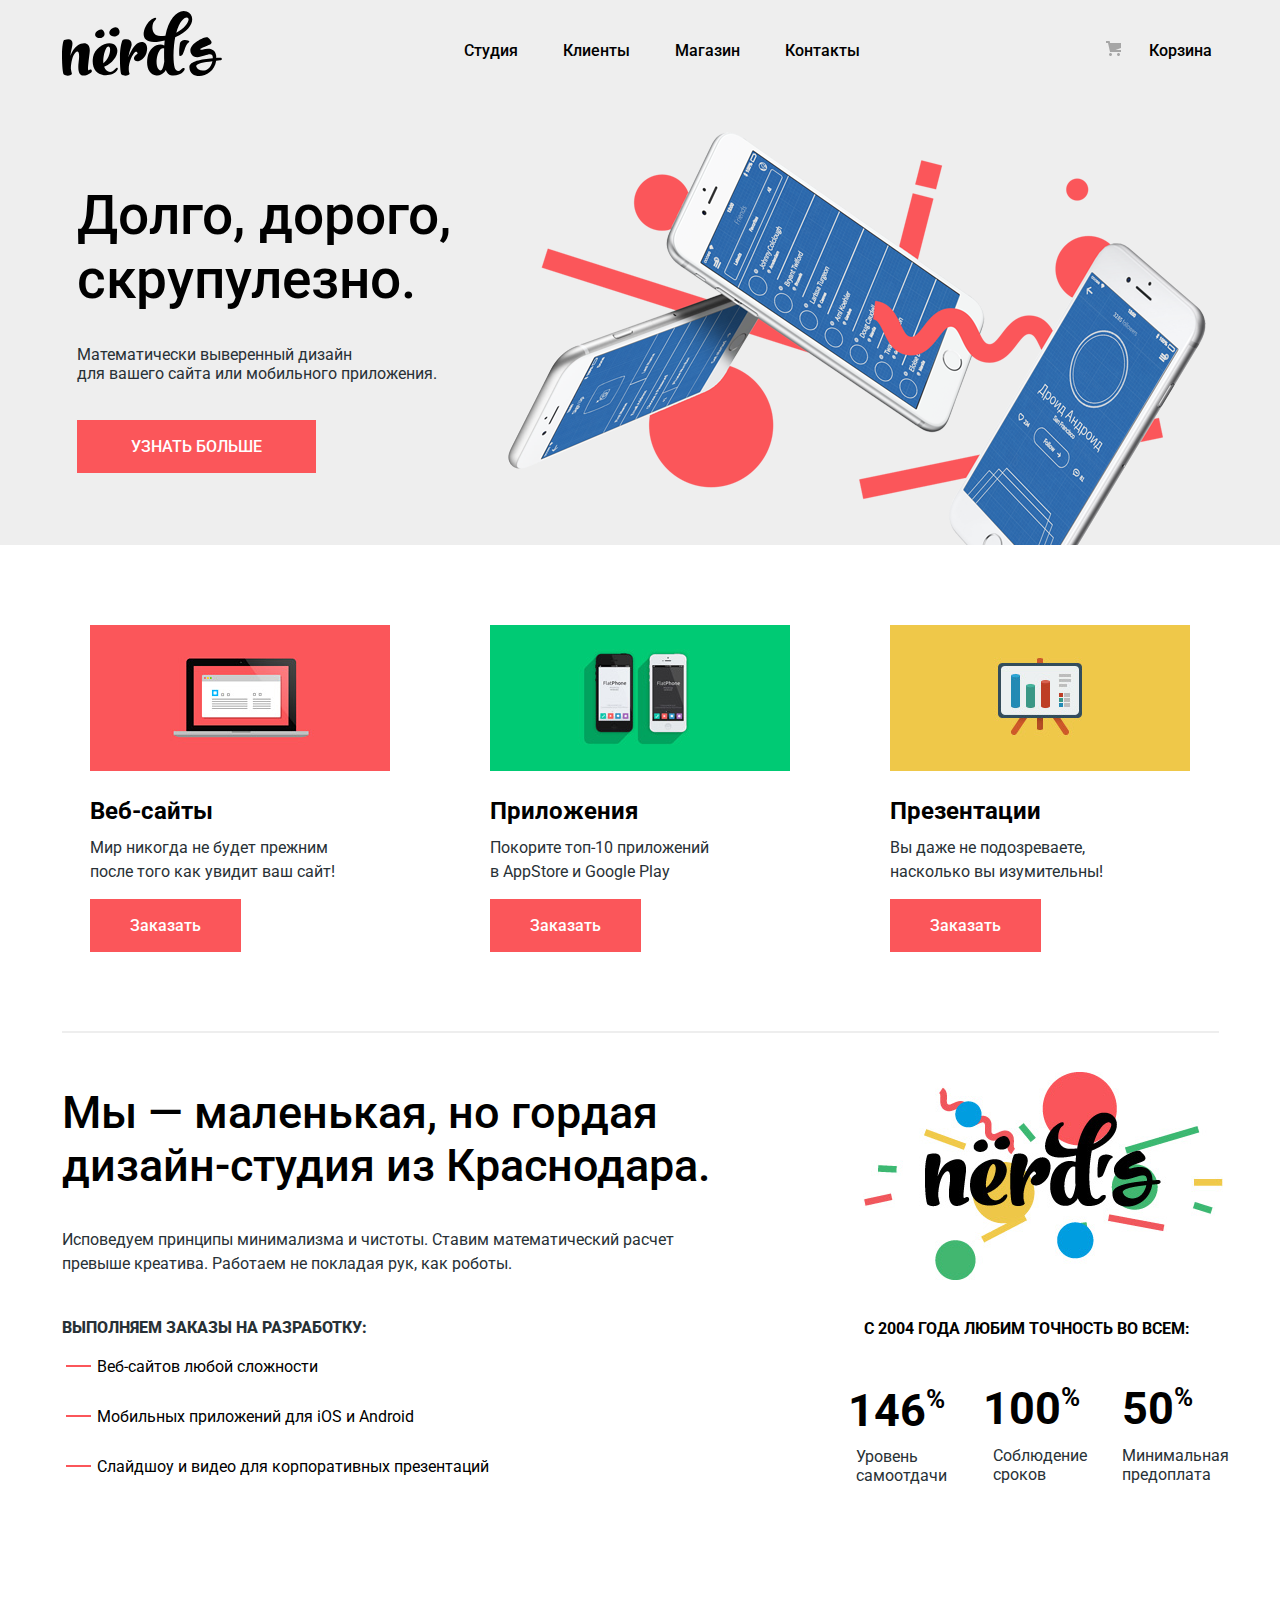
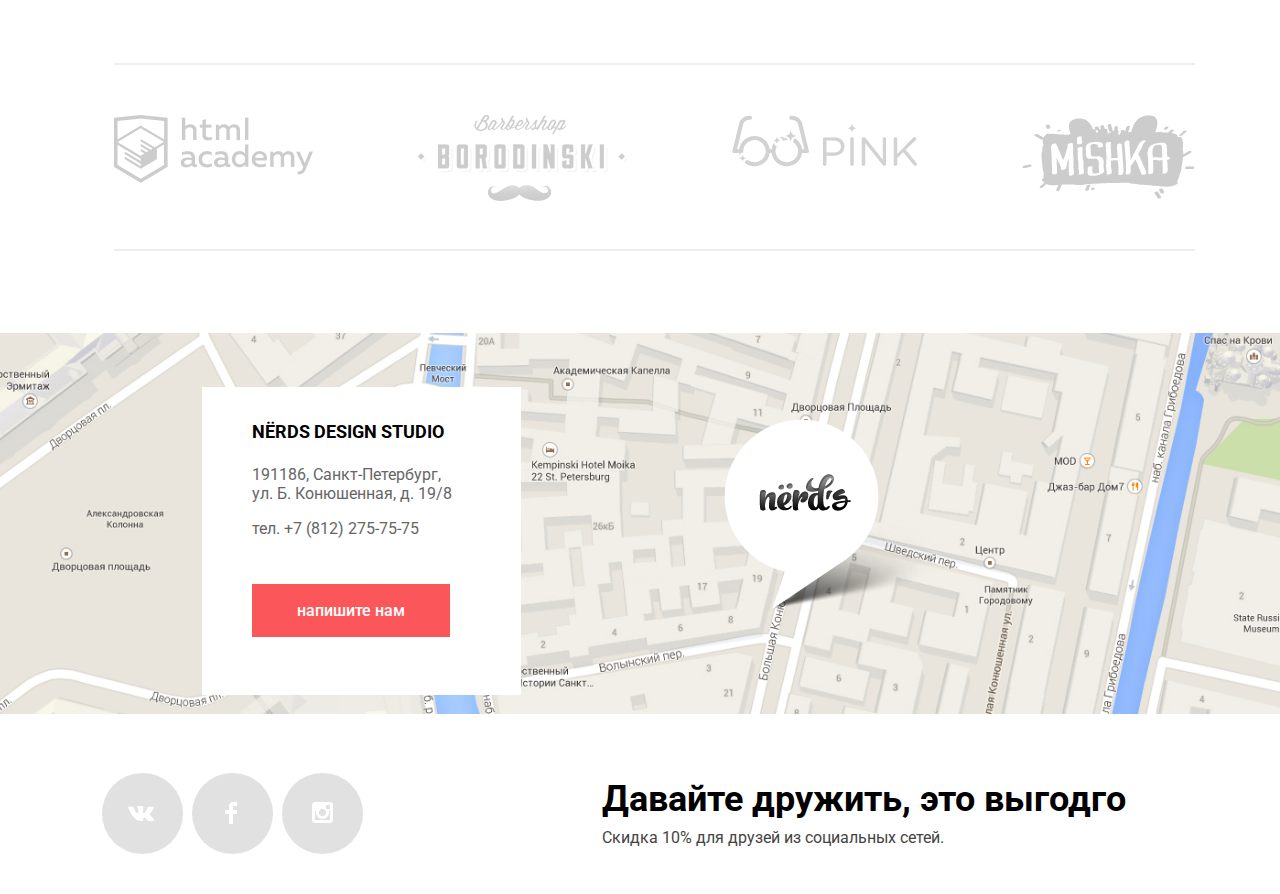
==== index.html @ ca2e6a0a "FirsCommit" ====
<!DOCTYPE html>
<html lang="en">
<head>
    <meta charset="UTF-8">
    <meta http-equiv="X-UA-Compatible" content="IE=edge">
    <meta name="viewport" content="width=device-width, initial-scale=1.0">
    <link rel="preconnect" href="https://fonts.googleapis.com">
    <link rel="preconnect" href="https://fonts.gstatic.com" crossorigin>
    <link href="https://fonts.googleapis.com/css2?family=Roboto:wght@400;500;700&display=swap" rel="stylesheet">
    <link rel="stylesheet" href="css/style.css">
    <title>Nerds</title>
</head>
<body>
    <header class="header">
        <div class="container">
            <nav class="nav">
                <!--Logo-->
                <div class="header-logo">
                    <img class="Logo" src="img/header/Logo.svg" alt="logo">
                </div>
                <!--nav link-->
                <div class="nav-link">
                    <ul class="nav-list">
                        <li class="nav-list-items"><a class="nav-list-link" href="#">Студия</a></li>
                        <li class="nav-list-items"><a class="nav-list-link" href="#">Клиенты</a></li>
                        <li class="nav-list-items"><a class="nav-list-link" href="#">Магазин</a></li>
                        <li class="nav-list-items"><a class="nav-list-link" href="#">Контакты</a></li>
                    </ul>
                </div>
                <!--header cart-->
                <div class="header-cart">
                    <img class="header-cart-img" src="img/header/Cart-icon.svg" alt="cart">
                    <span class="header-cart-text"><a class="cart-link" href="#"> Корзина</a></span>
                </div>
            <nav>
        </div>
    </header>
    <main>
        <div class="container">
            <section class="slider">
                <div class="container">
                    <!--slider img-->
                    <div class="slider-img">
                        <img class="sliderImg" src="img/slider/background-slider.png" alt="background-slider">
                    </div>
                    <!--slider text-->
                    <div class="sliderText">
                        <p class="sliderTitle">Долго, дорого, скрупулезно.</p>
                        <span class="sliderSub">Математически выверенный дизайн <br> для вашего сайта или мобильного приложения.</span>
                    </div>
                    <!--slider button-->
                    <div class="slider-button">
                        <a class="slider-buttonLink" href="#">УЗНАТЬ БОЛЬШЕ</a>
                    </div>
                </div>
            </section>
            <section class="product">
                <!--product Web Site-->
                <article class="productWeb">
                    <!--product web img-->
                    <div class="productWebImg">
                        <img src="img/product/WebImg.jpg" alt="WebIcon">
                    </div>
                    <!--product web text-->
                    <div class="productWebText">
                        <p class="productWebTitle productTitle">Веб-сайты</p>
                        <span class="productWebSub productSub">Мир никогда не будет прежним <br> после того как увидит ваш сайт!</span>
                    </div>
                    <!--product web button-->
                    <div class="productWebButton">
                        <a class="WebButtonLink productButton" href="#">Заказать</a>
                    </div>
                </article>
                <!--product App-->
                <article class="poductApp">
                        <div class="productAppImg">
                            <img src="img/product/AppImg.svg" alt="AppIcon">
                        </div>
                        <!--product app text-->
                        <div class="productAppText">
                            <p class="productAppTitle productTitle">Приложения</p>
                            <span class="productAppSub productSub">Покорите топ-10 приложений <br> в AppStore и Google Play</span>
                        </div>
                        <!--product app button-->
                        <div class="productAppButton">
                            <a class="AppButtonLink productButton" href="#">Заказать</a>
                        </div>
                </article>
                <!--product Present-->
                <article class="productPresent">


                    <div class="productPresentImg">
                        <img src="img/product/PresentImg.svg" alt="AppIcon">
                    </div>
                    <!--product present text-->
                    <div class="productPresentText">
                        <p class="productPresentTitle productTitle">Презентации</p>
                        <span class="productPresentSub productSub">Вы даже не подозреваете, <br> насколько вы изумительны!</span>
                    </div>
                    <!--product app button-->
                    <div class="productPresentButton">
                        <a class="AppButtonLink productButton" href="#">Заказать</a>
                    </div>

                </article>
            </section>
            <section class="info">
               <article class="infoText">
                    <p class="infoTextTitle">Мы — маленькая, но гордая <br> дизайн-студия из Краснодара.</p>
                    <span class="infoTextSub">Исповедуем принципы минимализма и чистоты. Ставим математический расчет <br> превыше креатива. Работаем не покладая рук, как роботы.</span>
               </article>
               <article class="orderText">
                    <p class="orderTitle">Выполняем заказы на разработку:</p>
                    <p class="orderSub1 orderSub">	Веб-сайтов любой сложности</p>
                    <p class="orderSub2 orderSub">Мобильных приложений для iOS и Android</p>
                    <p class="orderSub3 orderSub">Слайдшоу и видео для корпоративных презентаций</p>
               </article>
               <div class="infoImg">
                    <img src="img/info/Info Img.png" alt="infoImg">
               </div>
               <article class="percent">
                    <!--percent title-->
                    <div class="percentTitle">
                        <p class="percentTitleP">с 2004 года Любим точность во всем: </p>
                    </div>
                    <!--block 1-->
                    <div class="percentBlock1 percentBlock">
                        <p class="percentBlockNumber1 percentBlockNumber">146 <span class="percentSpan">%</span> </p>
                        <p class="percentBlockSub1 percentBlockSub">Уровень <br> самоотдачи</p>
                    </div>
                    <!--block 2-->
                    <div class="percentBlock2 percentBlock">
                        <p class="percentBlockNumber2 percentBlockNumber">100 <span class="percentSpan">%</span> </p>
                        <p class="percentBlockSub2 percentBlockSub">Соблюдение<br>сроков</p>
                    </div>
                    <!--block 3-->
                    <div class="percentBlock3 percentBlock">
                        <p class="percentBlockNumber3 percentBlockNumber">50 <span class="percentSpan">%</span> </p>
                        <p class="percentBlockSub3 percentBlockSub">Минимальная<br>предоплата</p>
                    </div>
               </article>
               <article class="company">
                    <a href="#"><img class="HtmlCompany" src="img/info/HtmlCompany.png" alt="htmlCompany"></a>
                    <a href="#"><img class="BorodinskiCompany" src="img/info/Borodunski.svg" alt="borodinskiCompany"></a>
                    <a href="#"><img class="PinkCompany" src="img/info/PinkCompany.png" alt="PinkCompany"></a>
                    <a href="#"><img class="MishkaCompany" src="img/info/MishkaCompany.png" alt="MishkaCompany"></a>
               </article>
            </section>
        </div>
    </main>
    <footer class="footer">
        <div class="container">
            <div class="maps">
                <img src="img/footer/map.png" width="100%" alt="maps">
            </div>
            <div class="mapIcon">
                <img src="img/footer/mapIcon.png" alt="mapIcon">
            </div>
            <div class="mapsContact">
                <p class="mapsContactTitle">NЁRDS DESIGN STUDIO</p>
                <p class="mapsContactAddres">191186, Санкт-Петербург, <br> ул. Б. Конюшенная, д. 19/8</p>
                <p class="mapsContactNumber">тел. +7 (812) 275-75-75</p>
                <a class="mapsContactButton" href="#">напишите нам</a>
            </div>
            <div class="footerText">
                <p class="footerTitle">Давайте дружить, это выгодго</p>
                <p class="footerSub">Скидка 10% для друзей из социальных сетей.</p>
            </div>
            <div class="footerImg">
                <div class="footerVk"><a href="#"><img class="ImgVk" src="img/footer/vk-icon.png" alt="vkIcon"></a></div>
                <div class="footerFb"><a href="#"><img class="ImgFB" src="img/footer/fb-icon.png" alt="fbIcon"></a></div>
                <div class="footerInst"><a href="#"><img class="ImgInst" src="img/footer/insta-icon.png" alt="InstaIcon"></a></div>
            </div>
        </div>
    </footer>
</body>
</html>
---- css/style.css ----
body{
    margin:0px;
    font-family: 'Roboto', sans-serif;
}
.container{
    max-width: 1157px;
    margin: 0px auto;
    padding: 0px 15px;
}
/*header*/
.header{
    height: 545px;
    background-color: rgba(238, 238, 238, 1);
}
/*header-nav*/
.nav{
    display: flex;
    align-items: center;
    position: absolute;
    margin-top: 20px;
}
.nav-list-link{
    text-decoration: none;
    color: black;
    font-size: 16;
    font-weight: 500;
}
.nav-list{
    list-style: none;
    display: flex;
    column-gap: 45px;
    margin-left: 202px;
    padding-right: 246px;
}
/*header-cart*/
.header-cart-text{
    font-size: 16px;
    font-weight: 500;
    color: black;
    padding-left: 24px;
}
.cart-link{
    color: black;
    text-decoration: none;
}
/*logo*/
.Logo{
    margin-top: -10px;
}
/*slider*/
.slider-img{
    position: absolute;
    display: flex;
    margin-left: 397px;
    margin-top: -431px;
}
/*slider Text*/
.sliderTitle{
    color: rgba(0, 0, 0, 1);
    font-size: 55px;
    font-weight: 500;
    width: 380px;
    position: absolute;
    margin-top: -362px;
}
.sliderSub{
    font-size: 16px;
    color: rgba(40, 49, 54, 1);
    position: absolute;
    margin-top: -200px;
}
/*slider-button*/
.slider-buttonLink{
    position: absolute;
    color: white;
    text-decoration: none;
    font-size: 16px;
    font-weight: 500;
    background-color: rgba(251, 86, 90, 1);
    padding: 17px 54px;
    margin-top: -125px;
}
/*product*/
.product{
    display: flex;
    justify-content: center;
    column-gap: 100px;
    padding-top: 80px;
    padding-bottom: 96px;
    border-bottom: solid 2px rgba(238, 238, 238, 1);
}
/*product web text*/
.productWeb{
    position: relative;
}
.productTitle{
    font-size: 24px;
    font-weight: bold;
    color: rgba(0, 0, 0, 1);
    line-height: 25px;
    position: absolute;
}
.productSub{
    color: rgba(40, 49, 54, 1);
    font-size: 16px;
    font-weight: 400;
    line-height: 24px;
    position: absolute; 
    margin-top: 61px;   
}
/*web button*/
.productButton{
    text-decoration: none;
    color: white;
    font-size: 16px;
    font-weight: 500;
    background-color: rgba(251, 86, 90, 1);
    padding: 17px 40px;
}
.productWebButton{
    margin-top: 141px;
}
/*product app*/
.productApp{
    position: relative;
}
.productAppButton{
    margin-top: 141px;
}
/*product present*/
.productPresent{
    position: relative;
}
.productPresentButton{
    margin-top: 141px;
}
/*info*/
/*infoText*/
.infoTextTitle{
    font-size:45px;
    font-weight: 500;
    color: black;
    position: absolute;
    margin-top: 53px;
}
.infoTextSub{
    font-size: 16px;
    line-height: 24px;
    color: rgba(40, 49, 54, 1);
    position: absolute;
    margin-top: 195px;
}
/*info order*/
.orderTitle{
    position: absolute;
    font-weight: 800;
    font-size: 16px;
    color: rgba(40, 49, 54, 1);
    margin-top: 285px;
    text-transform: uppercase;
}
.orderSub{
    position: absolute;
    margin-top: 324px;
    margin-left: 35px;
}
.orderSub2{
    margin-top: 374px;
}
.orderSub3{
    margin-top: 424px;
}
.orderSub1::before{
    content: "";
    position: absolute;
    width: 25px;
    height: 2px;
    background-color: rgba(251, 86, 90, 1);
    margin-left: -31px;
    margin-top: 7.5px;
}
.orderSub2::before{
    content: "";
    position: absolute;
    width: 25px;
    height: 2px;
    background-color: rgba(251, 86, 90, 1);
    margin-left: -31px;
    margin-top: 7.5px;
}.orderSub3::before{
    content: "";
    position: absolute;
    width: 25px;
    height: 2px;
    background-color: rgba(251, 86, 90, 1);
    margin-left: -31px;
    margin-top: 7.5px;
}
/*info img*/
.infoImg{
    position: absolute;
    display: flex;
    margin-left: 801px;
    margin-top: 39px;
}
/*percent*/

.percentBlock{
    position: absolute;
    padding-top: 30px;
}
.percentSpan{
    font-size: 26px;
    position: absolute;
}
/*percent title*/
.percentTitle{
    position: absolute;
    font-size: 16px;
    font-weight: bold;
    text-transform: uppercase;
    margin-left: 802px;
    margin-top: 270px;
}
/*percent block 1*/
.percentBlock1{
    position: absolute;
    margin-left: 786px;
    margin-top: 244px;
    display: flex;
}
.percentBlockNumber{
    position: absolute;
    font-weight: 700;
    font-size: 45px;
    color: rgba(0, 0, 0, 1);
}
.percentBlockSub{
    position: absolute;
    color: rgba(40, 49, 54, 1);
}
.percentBlockNumber1{
    margin-top: 77px;
}
.percentBlockSub1{
    margin-top: 140px;
    margin-left: 8px;
}
/*percent block2*/
.percentBlock2{
    margin-top: 274px;
    display: flex;
    position: absolute;
    margin-left: 921px;
}
.percentBlockSub2{
    margin-left: 10px;
    margin-top: 109px;
}
/*percent block 3*/
.percentBlock3{
    margin-top: 274px;
    margin-left: 1060px;
    position: absolute;
}
.percentBlockSub3{
    margin-top: 109px;
}
.company{
    position: absolute;
    margin-top: 630px;
    display: flex;
    margin-left: 52px;
    border-top: solid 2px rgba(238, 238, 238, 1);
    border-bottom: solid 2px rgba(238, 238, 238, 1);
    padding-bottom: 40px;
    padding-top: 50px;
}
.BorodinskiCompany{
    margin-left: 105px;
}
.PinkCompany{
    margin-left: 105px;
}
.MishkaCompany{
    margin-left: 105px;
}
/*footer*/
/*maps*/
.maps{
    margin-top: 900px;
    position: absolute;
    margin-left: -100px;
}
.mapIcon{
    position: absolute;
    margin-top: 986px;
    margin-left: 662px;
}
/*mapsContact*/
.mapsContact{
    width: 319px;
    height: 308px;
    background-color: white;
    margin-top: 954px;
    position: absolute;
    margin-left: 140px;
}
.mapsContactTitle{
    font-size: 18px;
    font-weight: bold;
    line-height: 30px;
    margin-left: 50px;
    margin-top: 30px;
}
.mapsContactAddres{
    color: rgba(102, 102, 102, 1);
    margin-left: 50px;
}
.mapsContactNumber{
    color: rgba(102, 102, 102, 1);
    margin-left: 50px;
}
.mapsContactButton{
    font-weight: 500;
    color: white;
    text-decoration: none;
    background-color: rgba(251, 86, 90, 1);
    padding: 17px 45px;
    margin-left: 50px;
    position: absolute;
    margin-top: 30px;
}
/*footer title*/
.footerTitle{
    position: absolute;
    font-size: 36px;
    font-weight: bold;
    margin-top: 1345px;
    margin-left: 540px;
}
.footerSub{
    color: rgba(68, 68, 68, 1);
    position: absolute;
    margin-left: 540px;
    margin-top: 1395px;
}
/*footer img message*/
.footerVk{
    background: linear-gradient(0deg, #E1E1E1, #E1E1E1), #FFFFFF;
    width: 81px;
    height: 81px;
    border-radius: 100%;
}
.ImgVk{
    display: flex;
    position: absolute;
    margin-left: 26px;
    margin-top: 33px;
}
.footerFb{
    background: linear-gradient(0deg, #E1E1E1, #E1E1E1), #FFFFFF;
    width: 81px;
    height: 81px;
    border-radius: 100%;
}
.ImgFB{
    display: flex;
    position: absolute;
    margin-left: 33px;
    margin-top: 29px;
}
.footerInst{
    background: linear-gradient(0deg, #E1E1E1, #E1E1E1), #FFFFFF;
    width: 81px;
    height: 81px;
    border-radius: 100%;
}
.ImgInst{
    display: flex;
    position: absolute;
    margin-left: 30px;
    margin-top: 29px;
}
.footerImg{
    display: flex;
    position: absolute;
    margin-top: 1340px;
    column-gap: 9px;
    margin-left: 40px;
    padding-bottom: 40px;
}
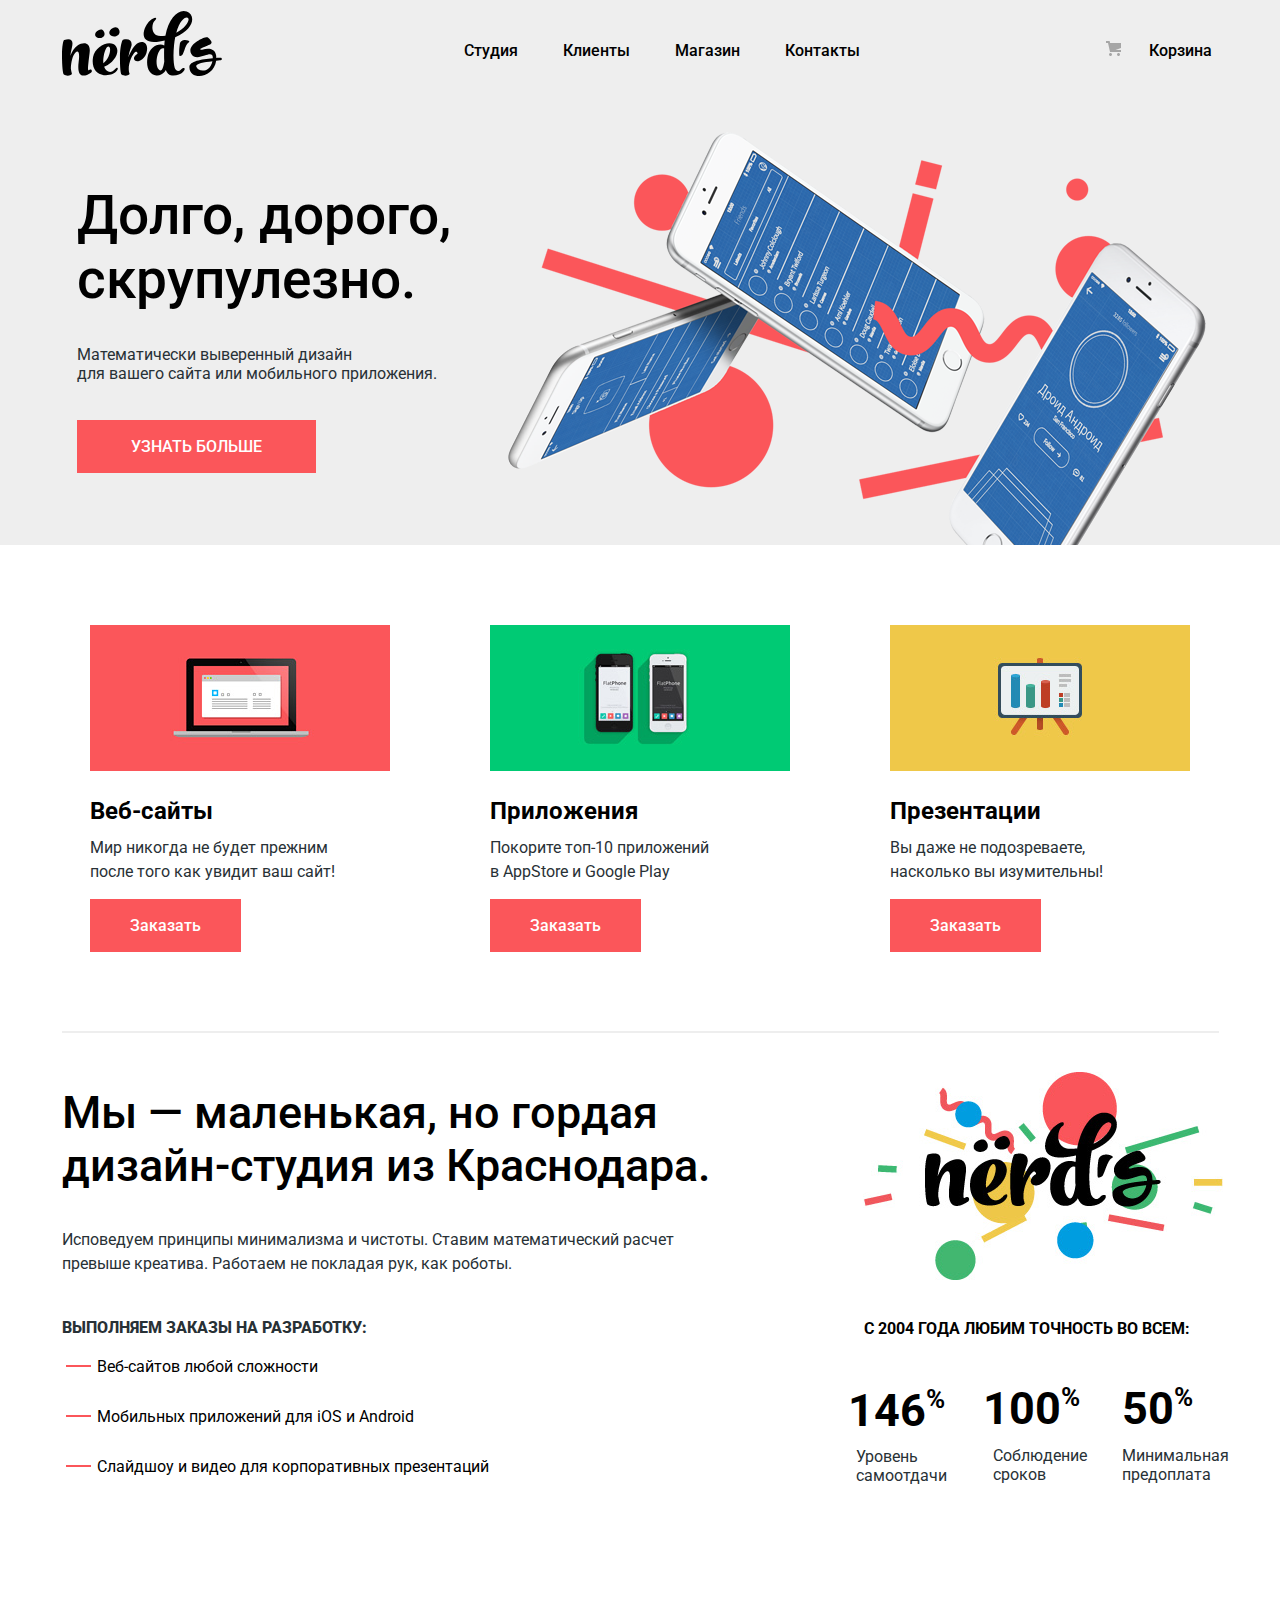
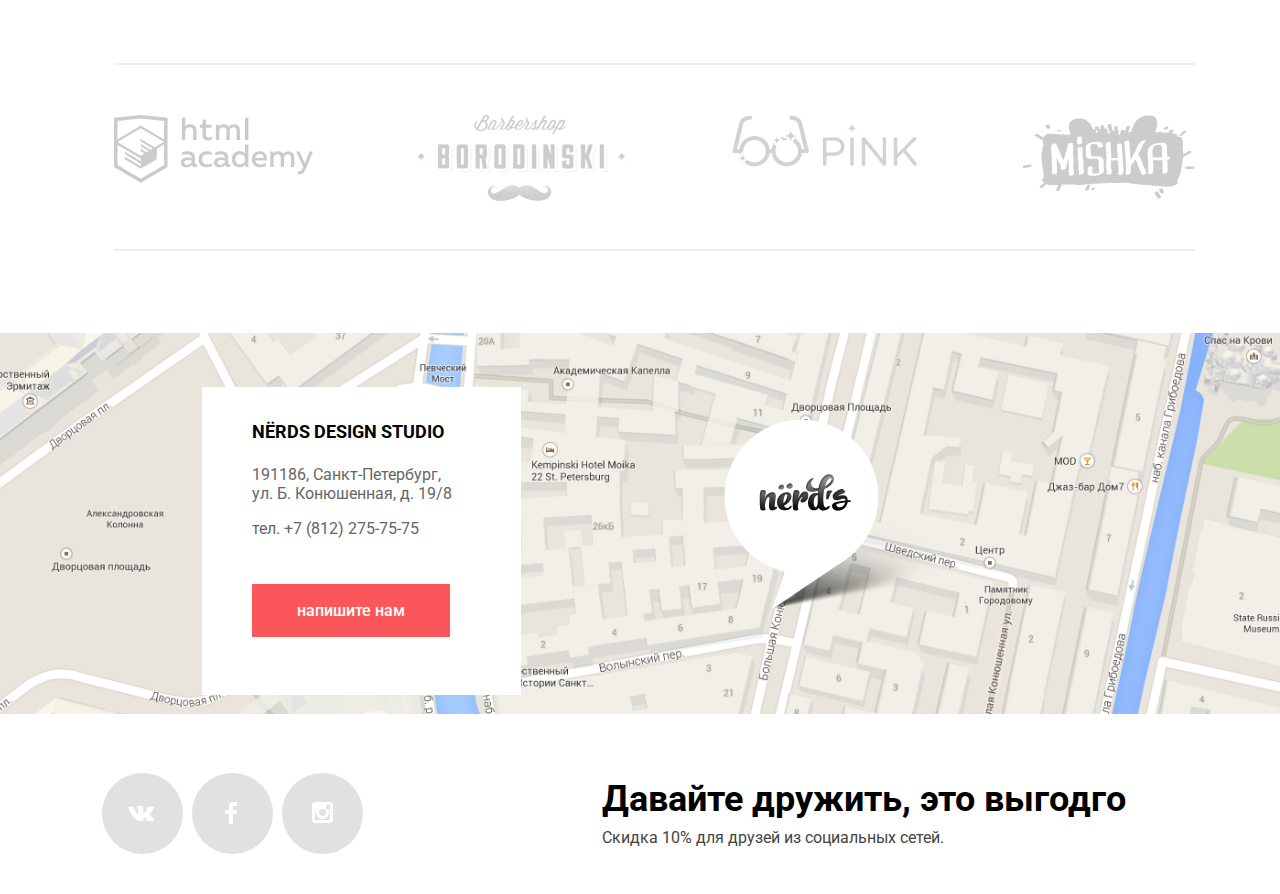
==== commit 181e7460: "edit photos2" ====
--- a/index.html
+++ b/index.html
@@ -16,7 +16,7 @@
             <nav class="nav">
                 <!--Logo-->
                 <div class="header-logo">
-                    <img class="Logo" src="img/header/Logo.svg" alt="logo">
+                    <img class="Logo" src="img/Content/Logo.svg" alt="logo">
                 </div>
                 <!--nav link-->
                 <div class="nav-link">
@@ -29,7 +29,7 @@
                 </div>
                 <!--header cart-->
                 <div class="header-cart">
-                    <img class="header-cart-img" src="img/header/Cart-icon.svg" alt="cart">
+                    <img class="header-cart-img" src="img/Decoration/Cart.svg" alt="cart">
                     <span class="header-cart-text"><a class="cart-link" href="#"> Корзина</a></span>
                 </div>
             <nav>
@@ -37,11 +37,11 @@
     </header>
     <main>
         <div class="container">
-            <section class="slider">
+            <div class="slider">
                 <div class="container">
                     <!--slider img-->
                     <div class="slider-img">
-                        <img class="sliderImg" src="img/slider/background-slider.png" alt="background-slider">
+                        <img class="sliderImg" src="img/Content/Slider1.png" alt="background-slider">
                     </div>
                     <!--slider text-->
                     <div class="sliderText">
@@ -53,13 +53,13 @@
                         <a class="slider-buttonLink" href="#">УЗНАТЬ БОЛЬШЕ</a>
                     </div>
                 </div>
-            </section>
-            <section class="product">
+            </div>
+            <div class="product">
                 <!--product Web Site-->
-                <article class="productWeb">
+                <div class="productWeb">
                     <!--product web img-->
                     <div class="productWebImg">
-                        <img src="img/product/WebImg.jpg" alt="WebIcon">
+                        <img src="img/Content/WebSite.jpg" alt="WebIcon">
                     </div>
                     <!--product web text-->
                     <div class="productWebText">
@@ -70,11 +70,11 @@
                     <div class="productWebButton">
                         <a class="WebButtonLink productButton" href="#">Заказать</a>
                     </div>
-                </article>
+                </div>
                 <!--product App-->
-                <article class="poductApp">
+                <div class="poductApp">
                         <div class="productAppImg">
-                            <img src="img/product/AppImg.svg" alt="AppIcon">
+                            <img src="img/Content/App.jpg" alt="AppIcon">
                         </div>
                         <!--product app text-->
                         <div class="productAppText">
@@ -85,13 +85,13 @@
                         <div class="productAppButton">
                             <a class="AppButtonLink productButton" href="#">Заказать</a>
                         </div>
-                </article>
+                </div>
                 <!--product Present-->
-                <article class="productPresent">
+                <div class="productPresent">
 
 
                     <div class="productPresentImg">
-                        <img src="img/product/PresentImg.svg" alt="AppIcon">
+                        <img src="img/Content/Present.jpg" alt="AppIcon">
                     </div>
                     <!--product present text-->
                     <div class="productPresentText">
@@ -103,23 +103,23 @@
                         <a class="AppButtonLink productButton" href="#">Заказать</a>
                     </div>
 
-                </article>
-            </section>
-            <section class="info">
-               <article class="infoText">
+                </div>
+            </div>
+            <div class="info">
+               <div class="infoText">
                     <p class="infoTextTitle">Мы — маленькая, но гордая <br> дизайн-студия из Краснодара.</p>
                     <span class="infoTextSub">Исповедуем принципы минимализма и чистоты. Ставим математический расчет <br> превыше креатива. Работаем не покладая рук, как роботы.</span>
-               </article>
-               <article class="orderText">
+               </div>
+               <div class="orderText">
                     <p class="orderTitle">Выполняем заказы на разработку:</p>
                     <p class="orderSub1 orderSub">	Веб-сайтов любой сложности</p>
                     <p class="orderSub2 orderSub">Мобильных приложений для iOS и Android</p>
                     <p class="orderSub3 orderSub">Слайдшоу и видео для корпоративных презентаций</p>
-               </article>
+               </div>
                <div class="infoImg">
-                    <img src="img/info/Info Img.png" alt="infoImg">
+                    <img src="img/Decoration/InfoLogo.png" alt="infoImg">
                </div>
-               <article class="percent">
+               <div class="percent">
                     <!--percent title-->
                     <div class="percentTitle">
                         <p class="percentTitleP">с 2004 года Любим точность во всем: </p>
@@ -139,23 +139,23 @@
                         <p class="percentBlockNumber3 percentBlockNumber">50 <span class="percentSpan">%</span> </p>
                         <p class="percentBlockSub3 percentBlockSub">Минимальная<br>предоплата</p>
                     </div>
-               </article>
-               <article class="company">
-                    <a href="#"><img class="HtmlCompany" src="img/info/HtmlCompany.png" alt="htmlCompany"></a>
-                    <a href="#"><img class="BorodinskiCompany" src="img/info/Borodunski.svg" alt="borodinskiCompany"></a>
-                    <a href="#"><img class="PinkCompany" src="img/info/PinkCompany.png" alt="PinkCompany"></a>
-                    <a href="#"><img class="MishkaCompany" src="img/info/MishkaCompany.png" alt="MishkaCompany"></a>
-               </article>
-            </section>
+                </div>
+               <div class="company">
+                    <a href="#"><img class="HtmlCompany" src="img/Content/HtmlAcademy.svg" alt="htmlCompany"></a>
+                    <a href="#"><img class="BorodinskiCompany" src="img/Content/Borodinski.png" alt="borodinskiCompany"></a>
+                    <a href="#"><img class="PinkCompany" src="img/Content/Pink.png" alt="PinkCompany"></a>
+                    <a href="#"><img class="MishkaCompany" src="img/Content/Mishka.png" alt="MishkaCompany"></a>
+               </div>
+            </div>
         </div>
     </main>
     <footer class="footer">
         <div class="container">
             <div class="maps">
-                <img src="img/footer/map.png" width="100%" alt="maps">
+                <img src="img/Content/map 1.png" width="100%" alt="maps">
             </div>
             <div class="mapIcon">
-                <img src="img/footer/mapIcon.png" alt="mapIcon">
+                <img src="img/Content/Map-marker.png" alt="mapMarker">
             </div>
             <div class="mapsContact">
                 <p class="mapsContactTitle">NЁRDS DESIGN STUDIO</p>
@@ -168,9 +168,9 @@
                 <p class="footerSub">Скидка 10% для друзей из социальных сетей.</p>
             </div>
             <div class="footerImg">
-                <div class="footerVk"><a href="#"><img class="ImgVk" src="img/footer/vk-icon.png" alt="vkIcon"></a></div>
-                <div class="footerFb"><a href="#"><img class="ImgFB" src="img/footer/fb-icon.png" alt="fbIcon"></a></div>
-                <div class="footerInst"><a href="#"><img class="ImgInst" src="img/footer/insta-icon.png" alt="InstaIcon"></a></div>
+                <div class="footerVk"><a href="#"><img class="ImgVk" src="img/Decoration/Vk.svg" alt="vkIcon"></a></div>
+                <div class="footerFb"><a href="#"><img class="ImgFB" src="img/Decoration/FbIcons.svg" alt="fbIcon"></a></div>
+                <div class="footerInst"><a href="#"><img class="ImgInst" src="img/Decoration/InstaIcons.svg" alt="InstaIcon"></a></div>
             </div>
         </div>
     </footer>
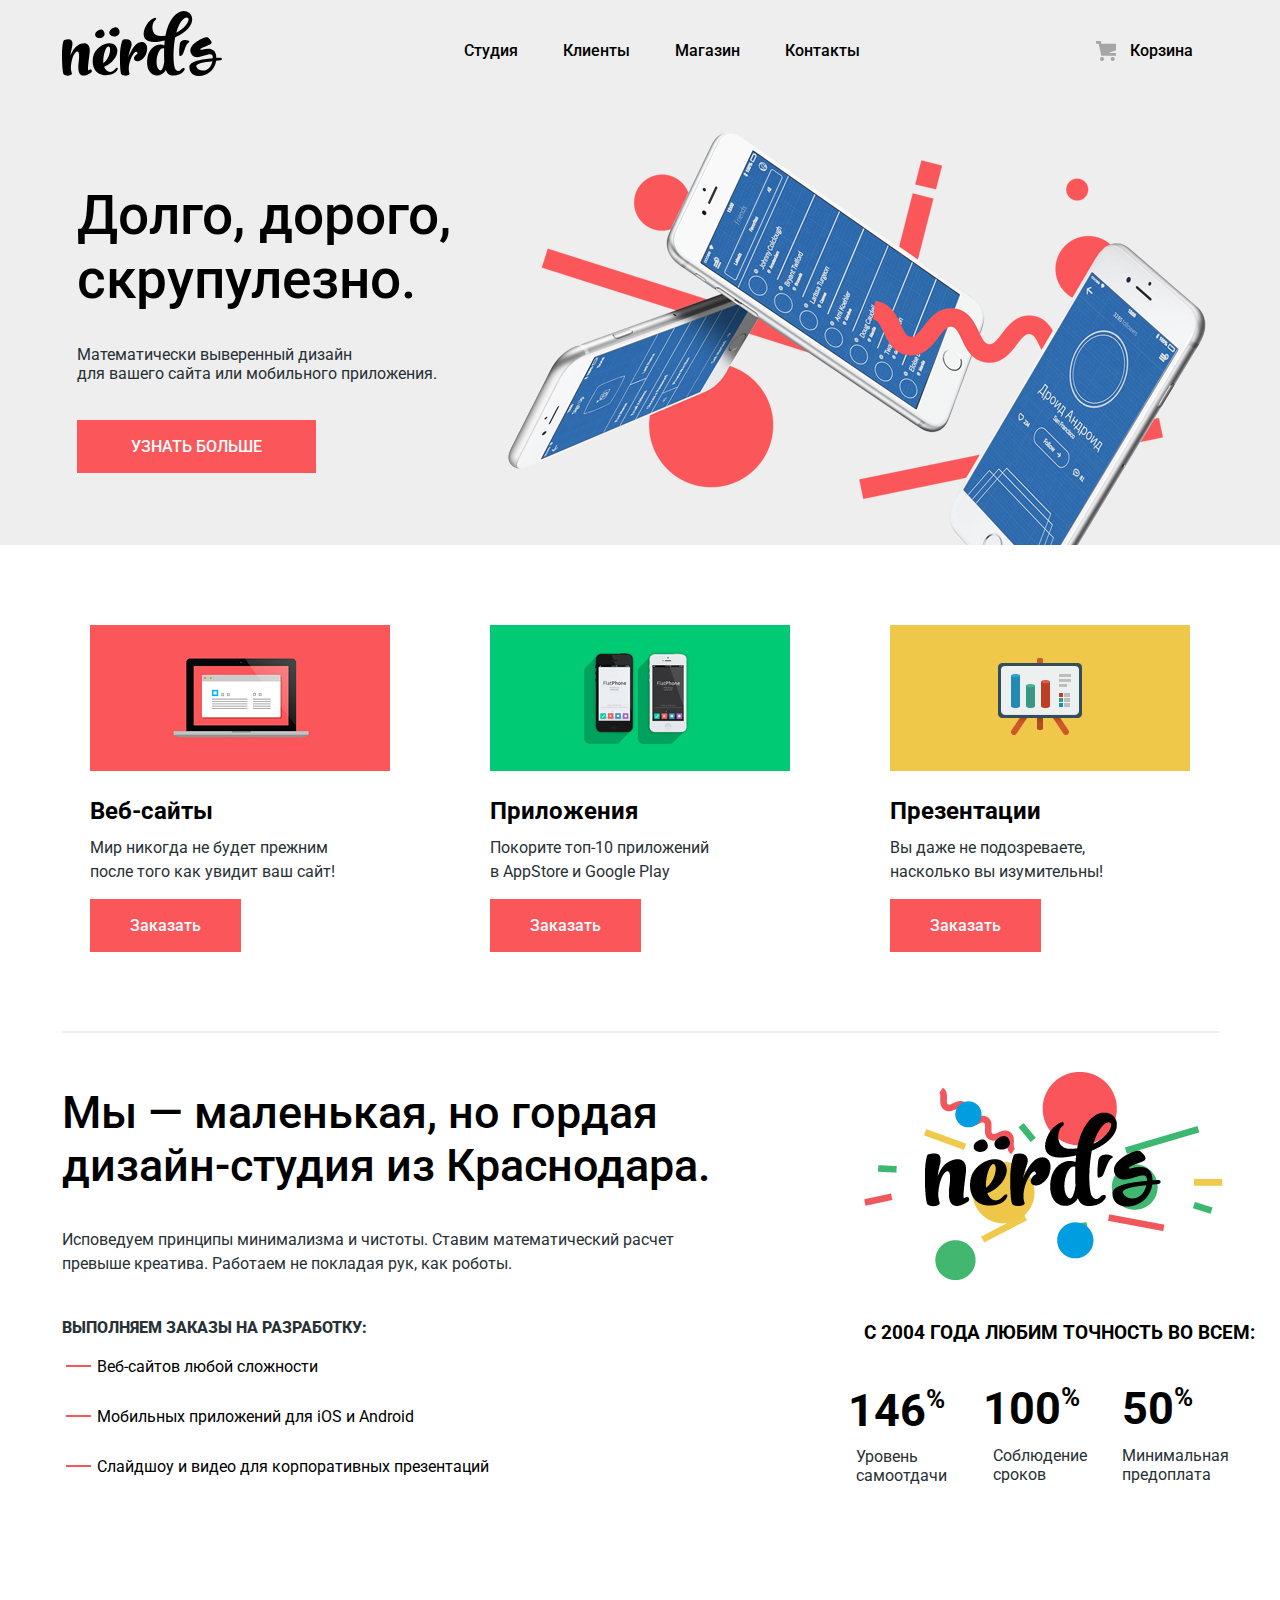
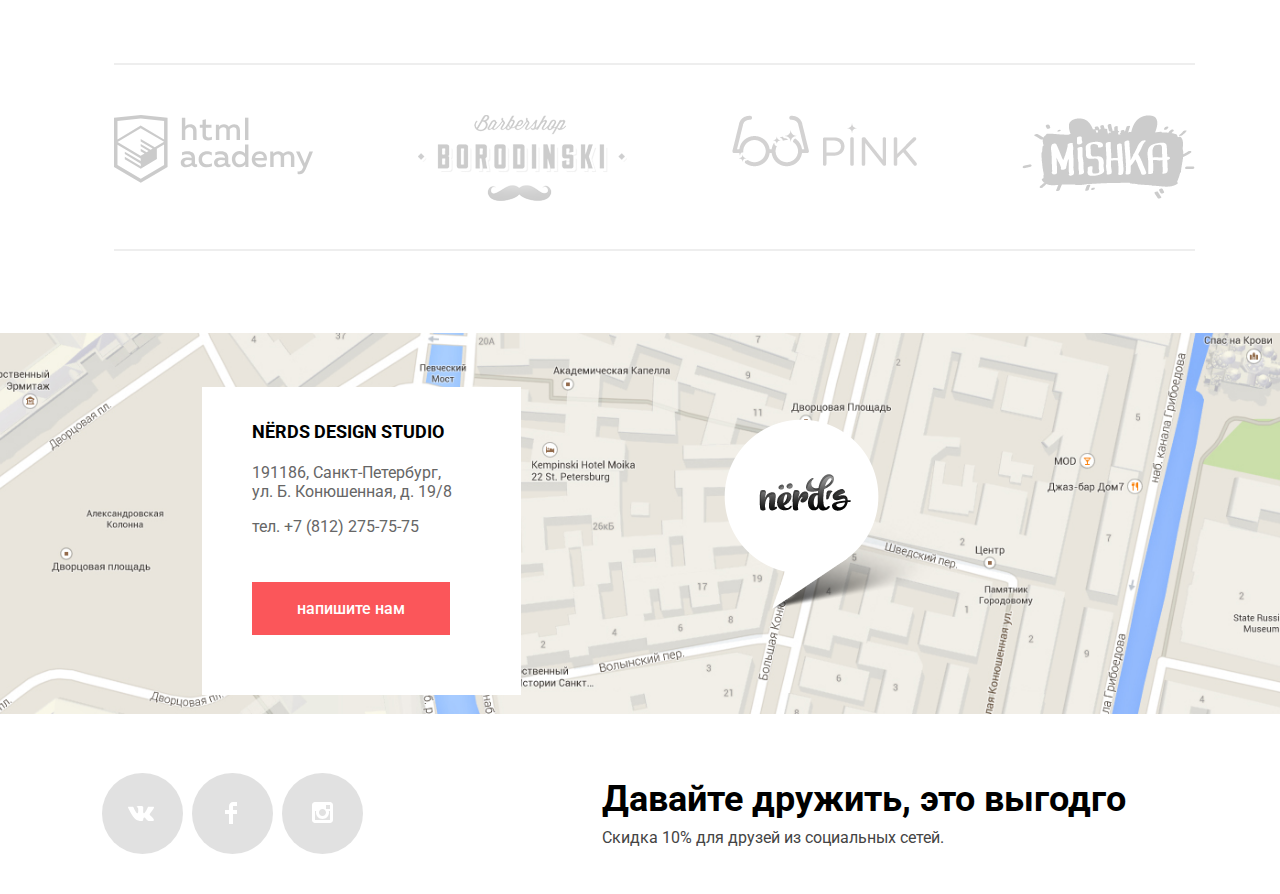
==== commit 172c7678: "edit cart on before and edit all tag Title on tag h" ====
--- a/index.html
+++ b/index.html
@@ -21,16 +21,15 @@
                 <!--nav link-->
                 <div class="nav-link">
                     <ul class="nav-list">
-                        <li class="nav-list-items"><a class="nav-list-link" href="#">Студия</a></li>
-                        <li class="nav-list-items"><a class="nav-list-link" href="#">Клиенты</a></li>
-                        <li class="nav-list-items"><a class="nav-list-link" href="#">Магазин</a></li>
-                        <li class="nav-list-items"><a class="nav-list-link" href="#">Контакты</a></li>
+                        <li><a class="nav-list-link" href="#">Студия</a></li>
+                        <li><a class="nav-list-link" href="#">Клиенты</a></li>
+                        <li><a class="nav-list-link" href="#">Магазин</a></li>
+                        <li><a class="nav-list-link" href="#">Контакты</a></li>
                     </ul>
                 </div>
                 <!--header cart-->
                 <div class="header-cart">
-                    <img class="header-cart-img" src="img/Decoration/Cart.svg" alt="cart">
-                    <span class="header-cart-text"><a class="cart-link" href="#"> Корзина</a></span>
+                    <span><a class="cart-link" href="#"> Корзина</a></span>
                 </div>
             <nav>
         </div>
@@ -41,11 +40,11 @@
                 <div class="container">
                     <!--slider img-->
                     <div class="slider-img">
-                        <img class="sliderImg" src="img/Content/Slider1.png" alt="background-slider">
+                        <img src="img/Content/Slider1.png" alt="background-slider">
                     </div>
                     <!--slider text-->
                     <div class="sliderText">
-                        <p class="sliderTitle">Долго, дорого, скрупулезно.</p>
+                        <h2 class="sliderTitle">Долго, дорого, скрупулезно.</h2>
                         <span class="sliderSub">Математически выверенный дизайн <br> для вашего сайта или мобильного приложения.</span>
                     </div>
                     <!--slider button-->
@@ -63,7 +62,7 @@
                     </div>
                     <!--product web text-->
                     <div class="productWebText">
-                        <p class="productWebTitle productTitle">Веб-сайты</p>
+                        <h3 class="productWebTitle productTitle">Веб-сайты</h3>
                         <span class="productWebSub productSub">Мир никогда не будет прежним <br> после того как увидит ваш сайт!</span>
                     </div>
                     <!--product web button-->
@@ -78,7 +77,7 @@
                         </div>
                         <!--product app text-->
                         <div class="productAppText">
-                            <p class="productAppTitle productTitle">Приложения</p>
+                            <h3 class="productAppTitle productTitle">Приложения</h3>
                             <span class="productAppSub productSub">Покорите топ-10 приложений <br> в AppStore и Google Play</span>
                         </div>
                         <!--product app button-->
@@ -95,7 +94,7 @@
                     </div>
                     <!--product present text-->
                     <div class="productPresentText">
-                        <p class="productPresentTitle productTitle">Презентации</p>
+                        <h3 class="productPresentTitle productTitle">Презентации</h3>
                         <span class="productPresentSub productSub">Вы даже не подозреваете, <br> насколько вы изумительны!</span>
                     </div>
                     <!--product app button-->
@@ -107,11 +106,11 @@
             </div>
             <div class="info">
                <div class="infoText">
-                    <p class="infoTextTitle">Мы — маленькая, но гордая <br> дизайн-студия из Краснодара.</p>
+                    <h2 class="infoTextTitle">Мы — маленькая, но гордая <br> дизайн-студия из Краснодара.</h2>
                     <span class="infoTextSub">Исповедуем принципы минимализма и чистоты. Ставим математический расчет <br> превыше креатива. Работаем не покладая рук, как роботы.</span>
                </div>
                <div class="orderText">
-                    <p class="orderTitle">Выполняем заказы на разработку:</p>
+                    <h3 class="orderTitle">Выполняем заказы на разработку:</h3>
                     <p class="orderSub1 orderSub">	Веб-сайтов любой сложности</p>
                     <p class="orderSub2 orderSub">Мобильных приложений для iOS и Android</p>
                     <p class="orderSub3 orderSub">Слайдшоу и видео для корпоративных презентаций</p>
@@ -122,7 +121,7 @@
                <div class="percent">
                     <!--percent title-->
                     <div class="percentTitle">
-                        <p class="percentTitleP">с 2004 года Любим точность во всем: </p>
+                        <h3 class="percentTitleP">с 2004 года Любим точность во всем: </h3>
                     </div>
                     <!--block 1-->
                     <div class="percentBlock1 percentBlock">
@@ -158,7 +157,7 @@
                 <img src="img/Content/Map-marker.png" alt="mapMarker">
             </div>
             <div class="mapsContact">
-                <p class="mapsContactTitle">NЁRDS DESIGN STUDIO</p>
+                <h2 class="mapsContactTitle">NЁRDS DESIGN STUDIO</h2>
                 <p class="mapsContactAddres">191186, Санкт-Петербург, <br> ул. Б. Конюшенная, д. 19/8</p>
                 <p class="mapsContactNumber">тел. +7 (812) 275-75-75</p>
                 <a class="mapsContactButton" href="#">напишите нам</a>
--- a/css/style.css
+++ b/css/style.css
@@ -33,15 +33,29 @@
     padding-right: 246px;
 }
 /*header-cart*/
-.header-cart-text{
-    font-size: 16px;
-    font-weight: 500;
-    color: black;
-    padding-left: 24px;
-}
 .cart-link{
     color: black;
     text-decoration: none;
+}
+.header-cart::before{
+    content: "";
+    display: flex;
+    position: absolute;
+    width: 20px;
+    height: 20px;
+    background-image: url('/img/Decoration/Cart.svg');
+    background-repeat: no-repeat;
+    background-position: center;
+    background-size: contain;
+    top: 0px;
+    left: -10px;
+}
+.header-cart{
+    position: relative;
+    font-size: 16px;
+    font-weight: 500;
+    color: black;
+    padding-left: 24px;
 }
 /*logo*/
 .Logo{
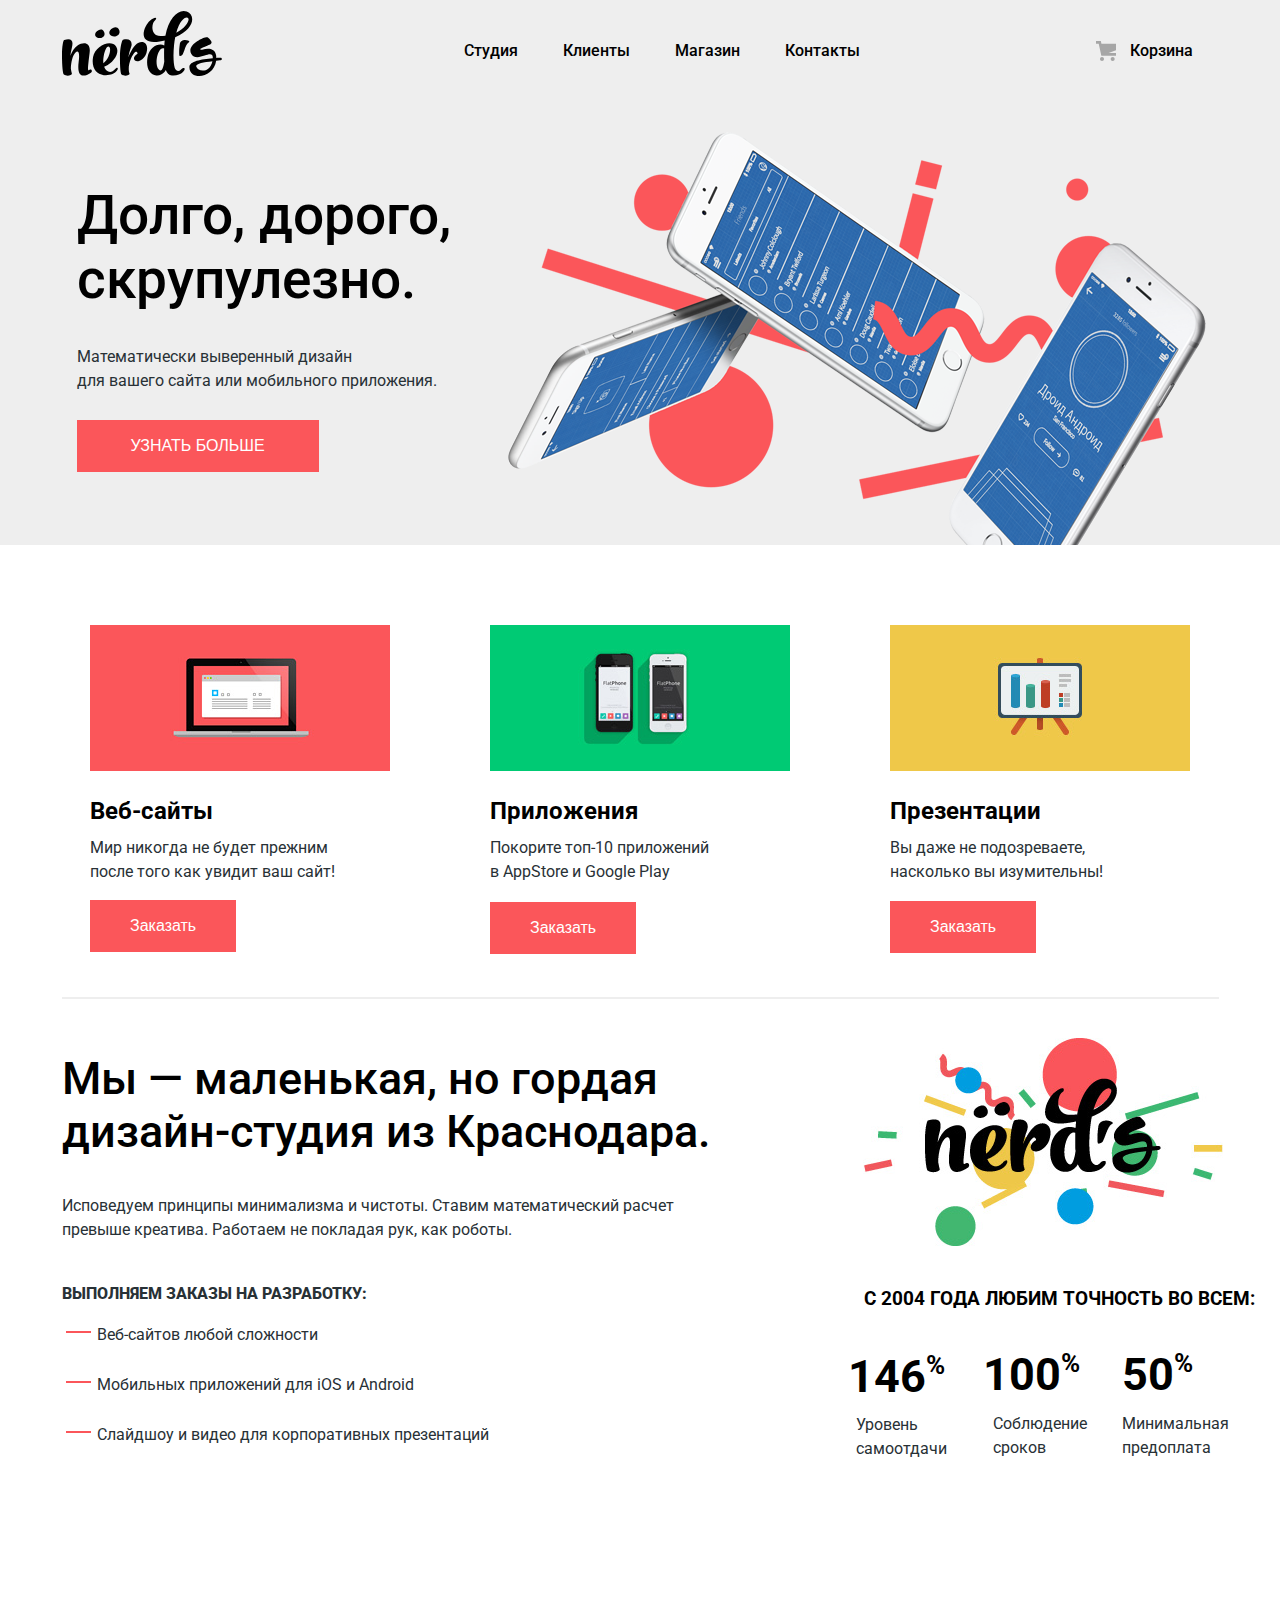
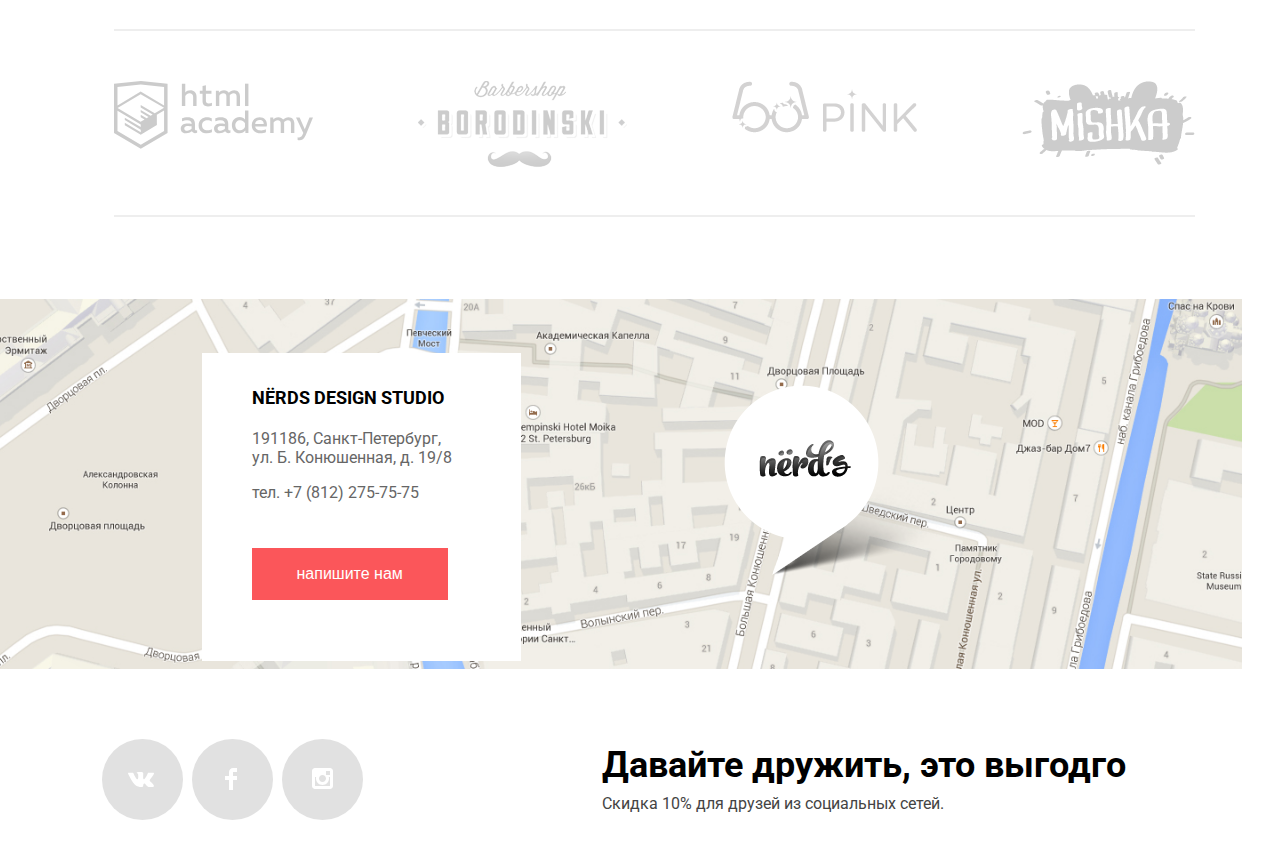
==== commit ed0a809d: "changed the buttons from the <a> tag to <button> and added animations to the buttons" ====
--- a/index.html
+++ b/index.html
@@ -1,5 +1,6 @@
 <!DOCTYPE html>
 <html lang="en">
+
 <head>
     <meta charset="UTF-8">
     <meta http-equiv="X-UA-Compatible" content="IE=edge">
@@ -10,168 +11,156 @@
     <link rel="stylesheet" href="css/style.css">
     <title>Nerds</title>
 </head>
+
 <body>
     <header class="header">
         <div class="container">
             <nav class="nav">
                 <!--Logo-->
-                <div class="header-logo">
-                    <img class="Logo" src="img/Content/Logo.svg" alt="logo">
+                <a class="header-logo"><img class="Logo" src="img/Content/Logo.svg" alt="logo"></a>
+                <!--nav link-->
+                <ul class="navigation-link">
+                    <li><a href="#">Студия</a></li>
+                    <li><a href="#">Клиенты</a></li>
+                    <li><a href="#">Магазин</a></li>
+                    <li><a href="#">Контакты</a></li>
+                </ul>
+                <!--header cart-->
+                <div class="cart">
+                    <a href="#"> Корзина</a>
                 </div>
-                <!--nav link-->
-                <div class="nav-link">
-                    <ul class="nav-list">
-                        <li><a class="nav-list-link" href="#">Студия</a></li>
-                        <li><a class="nav-list-link" href="#">Клиенты</a></li>
-                        <li><a class="nav-list-link" href="#">Магазин</a></li>
-                        <li><a class="nav-list-link" href="#">Контакты</a></li>
-                    </ul>
-                </div>
-                <!--header cart-->
-                <div class="header-cart">
-                    <span><a class="cart-link" href="#"> Корзина</a></span>
-                </div>
-            <nav>
+            </nav>
         </div>
     </header>
     <main>
         <div class="container">
-            <div class="slider">
+            <section class="slider">
                 <div class="container">
                     <!--slider img-->
-                    <div class="slider-img">
-                        <img src="img/Content/Slider1.png" alt="background-slider">
+                    <img class="slider-img" src="img/Content/Slider1.png" alt="background-slider">
+                    <!--slider text-->
+                    <h2 class="slider-title">Долго, дорого, скрупулезно.</h2>
+                    <span class="slider-sub sub-title-text">Математически выверенный дизайн <br> для вашего сайта или мобильного
+                        приложения.</span>
+                    <!--slider button-->
+                    <button class="btn_slider" type="button">УЗНАТЬ БОЛЬШЕ</button>
+                </div>
+            </section>
+            <div class="lure">
+                <!-- 1 Site-->
+                <div class="lure-product1">
+                    <!--product 1 img-->
+                    <img src="img/Content/WebSite.jpg" alt="WebIcon">
+                    <!--product 1 text-->
+                    <div class="lure-product1-text">
+                        <h3 class=" product-title">Веб-сайты</h3>
+                        <span class="product-sub sub-title-text">Мир никогда не будет прежним <br> после того как увидит ваш
+                            сайт!</span>
                     </div>
-                    <!--slider text-->
-                    <div class="sliderText">
-                        <h2 class="sliderTitle">Долго, дорого, скрупулезно.</h2>
-                        <span class="sliderSub">Математически выверенный дизайн <br> для вашего сайта или мобильного приложения.</span>
+                    <!--product 1 button-->
+                        <button type="button" class="lure-product1-button">Заказать</button>
+                </div>
+                <!--product 2-->
+                <div class="lure-poduct2">
+                    <!--product 2 Img-->
+                    <img class="lure-product2Img" src="img/Content/App.jpg" alt="AppIcon">
+                    <!--product 2 text-->
+                    <div class="product2Text">
+                        <h3 class=" product-title">Приложения</h3>
+                        <span class="product-sub sub-title-text">Покорите топ-10 приложений <br> в AppStore и Google Play</span>
                     </div>
-                    <!--slider button-->
-                    <div class="slider-button">
-                        <a class="slider-buttonLink" href="#">УЗНАТЬ БОЛЬШЕ</a>
+                    <!--product 2 button-->
+                    <div class="lure-product2Button">
+                        <button type="button">Заказать</button>
                     </div>
                 </div>
-            </div>
-            <div class="product">
-                <!--product Web Site-->
-                <div class="productWeb">
-                    <!--product web img-->
-                    <div class="productWebImg">
-                        <img src="img/Content/WebSite.jpg" alt="WebIcon">
-                    </div>
-                    <!--product web text-->
-                    <div class="productWebText">
-                        <h3 class="productWebTitle productTitle">Веб-сайты</h3>
-                        <span class="productWebSub productSub">Мир никогда не будет прежним <br> после того как увидит ваш сайт!</span>
-                    </div>
-                    <!--product web button-->
-                    <div class="productWebButton">
-                        <a class="WebButtonLink productButton" href="#">Заказать</a>
-                    </div>
-                </div>
-                <!--product App-->
-                <div class="poductApp">
-                        <div class="productAppImg">
-                            <img src="img/Content/App.jpg" alt="AppIcon">
-                        </div>
-                        <!--product app text-->
-                        <div class="productAppText">
-                            <h3 class="productAppTitle productTitle">Приложения</h3>
-                            <span class="productAppSub productSub">Покорите топ-10 приложений <br> в AppStore и Google Play</span>
-                        </div>
-                        <!--product app button-->
-                        <div class="productAppButton">
-                            <a class="AppButtonLink productButton" href="#">Заказать</a>
-                        </div>
-                </div>
                 <!--product Present-->
-                <div class="productPresent">
-
-
-                    <div class="productPresentImg">
-                        <img src="img/Content/Present.jpg" alt="AppIcon">
-                    </div>
+                <div class="lure-product3">
+                    <!--product3Img-->
+                    <img class="lure-product3Img" src="img/Content/Present.jpg" alt="AppIcon">
                     <!--product present text-->
-                    <div class="productPresentText">
-                        <h3 class="productPresentTitle productTitle">Презентации</h3>
-                        <span class="productPresentSub productSub">Вы даже не подозреваете, <br> насколько вы изумительны!</span>
+                    <div class="lure-product3Text">
+                        <h3 class="product-title">Презентации</h3>
+                        <span class="product-sub sub-title-text">Вы даже не подозреваете, <br> насколько вы изумительны!</span>
                     </div>
                     <!--product app button-->
-                    <div class="productPresentButton">
-                        <a class="AppButtonLink productButton" href="#">Заказать</a>
+                    <div class="product3Button">
+                        <button type="button">Заказать</button>
                     </div>
 
                 </div>
             </div>
             <div class="info">
-               <div class="infoText">
-                    <h2 class="infoTextTitle">Мы — маленькая, но гордая <br> дизайн-студия из Краснодара.</h2>
-                    <span class="infoTextSub">Исповедуем принципы минимализма и чистоты. Ставим математический расчет <br> превыше креатива. Работаем не покладая рук, как роботы.</span>
-               </div>
-               <div class="orderText">
-                    <h3 class="orderTitle">Выполняем заказы на разработку:</h3>
-                    <p class="orderSub1 orderSub">	Веб-сайтов любой сложности</p>
-                    <p class="orderSub2 orderSub">Мобильных приложений для iOS и Android</p>
-                    <p class="orderSub3 orderSub">Слайдшоу и видео для корпоративных презентаций</p>
-               </div>
-               <div class="infoImg">
-                    <img src="img/Decoration/InfoLogo.png" alt="infoImg">
-               </div>
-               <div class="percent">
+                <!--info Text-->
+                <div class="info-text">
+                    <h2 class="info-text-title">Мы — маленькая, но гордая <br> дизайн-студия из Краснодара.</h2>
+                    <span class="info-text-sub sub-title-text">Исповедуем принципы минимализма и чистоты. Ставим математический расчет
+                        <br> превыше креатива. Работаем не покладая рук, как роботы.</span>
+                </div>
+                <!--order-->
+                <div class="order-text">
+                    <h3 class="order-title">Выполняем заказы на разработку:</h3>
+                    <p class="order-sub1 order-sub sub-title-text"> Веб-сайтов любой сложности</p>
+                    <p class="order-sub2 order-sub sub-title-text">Мобильных приложений для iOS и Android</p>
+                    <p class="order-sub3 order-sub sub-title-text">Слайдшоу и видео для корпоративных презентаций</p>
+                </div>
+                <img class="info-img" src="img/Decoration/InfoLogo.png" alt="infoImg">
+                <div class="percent">
                     <!--percent title-->
-                    <div class="percentTitle">
-                        <h3 class="percentTitleP">с 2004 года Любим точность во всем: </h3>
+                    <div class="percent-title">
+                        <h3>с 2004 года Любим точность во всем: </h3>
                     </div>
                     <!--block 1-->
-                    <div class="percentBlock1 percentBlock">
-                        <p class="percentBlockNumber1 percentBlockNumber">146 <span class="percentSpan">%</span> </p>
-                        <p class="percentBlockSub1 percentBlockSub">Уровень <br> самоотдачи</p>
+                    <div class="percent-block1 percent-block">
+                        <p class="percent-block-number1 percent-block-number">146 <span class="percent-span">%</span> </p>
+                        <p class="percent-block-sub1 percent-block-sub sub-title-text">Уровень <br> самоотдачи</p>
                     </div>
                     <!--block 2-->
-                    <div class="percentBlock2 percentBlock">
-                        <p class="percentBlockNumber2 percentBlockNumber">100 <span class="percentSpan">%</span> </p>
-                        <p class="percentBlockSub2 percentBlockSub">Соблюдение<br>сроков</p>
+                    <div class="percent-block2 percent-block">
+                        <p class="percent-block-number2 percent-block-number">100 <span class="percent-span">%</span> </p>
+                        <p class="percent-block-sub2 percent-block-sub sub-title-text">Соблюдение<br>сроков</p>
                     </div>
                     <!--block 3-->
-                    <div class="percentBlock3 percentBlock">
-                        <p class="percentBlockNumber3 percentBlockNumber">50 <span class="percentSpan">%</span> </p>
-                        <p class="percentBlockSub3 percentBlockSub">Минимальная<br>предоплата</p>
+                    <div class="percent-block3 percent-block">
+                        <p class="percent-block-number3 percent-block-number">50 <span class="percent-span">%</span> </p>
+                        <p class="percent-block-sub3 percent-block-sub sub-title-text">Минимальная<br>предоплата</p>
                     </div>
                 </div>
-               <div class="company">
-                    <a href="#"><img class="HtmlCompany" src="img/Content/HtmlAcademy.svg" alt="htmlCompany"></a>
-                    <a href="#"><img class="BorodinskiCompany" src="img/Content/Borodinski.png" alt="borodinskiCompany"></a>
-                    <a href="#"><img class="PinkCompany" src="img/Content/Pink.png" alt="PinkCompany"></a>
-                    <a href="#"><img class="MishkaCompany" src="img/Content/Mishka.png" alt="MishkaCompany"></a>
-               </div>
+                <!--company-->
+                <div class="company">
+                    <a href="#"><img class="html-company" src="img/Content/HtmlAcademy.svg" alt="htmlCompany"></a>
+                    <a href="#"><img class="borodinski-company" src="img/Content/Borodinski.png"alt="borodinskiCompany"></a>
+                    <a href="#"><img class="pink-company" src="img/Content/Pink.png" alt="PinkCompany"></a>
+                    <a href="#"><img class="mishka-company" src="img/Content/Mishka.png" alt="MishkaCompany"></a>
+                </div>
             </div>
         </div>
     </main>
+    <!--footer-->
     <footer class="footer">
         <div class="container">
-            <div class="maps">
-                <img src="img/Content/map 1.png" width="100%" alt="maps">
+            <!--footerImgMaps-->
+            <img class="maps" src="img/Content/map 1.png" width="100%" alt="maps">
+            <!--footerImgMapsmarker-->
+            <img class="map-icon" src="img/Content/Map-marker.png" alt="mapMarker">
+            <!--MapsContact-->
+            <div class="maps-contact">
+                <h2 class="maps-contact-title">NЁRDS DESIGN STUDIO</h2>
+                <p class="maps-contact-addres">191186, Санкт-Петербург, <br> ул. Б. Конюшенная, д. 19/8</p>
+                <p class="maps-contact-number">тел. +7 (812) 275-75-75</p>
+                <button type="button" class="maps-contact-button">напишите нам</button>
             </div>
-            <div class="mapIcon">
-                <img src="img/Content/Map-marker.png" alt="mapMarker">
-            </div>
-            <div class="mapsContact">
-                <h2 class="mapsContactTitle">NЁRDS DESIGN STUDIO</h2>
-                <p class="mapsContactAddres">191186, Санкт-Петербург, <br> ул. Б. Конюшенная, д. 19/8</p>
-                <p class="mapsContactNumber">тел. +7 (812) 275-75-75</p>
-                <a class="mapsContactButton" href="#">напишите нам</a>
-            </div>
-            <div class="footerText">
-                <p class="footerTitle">Давайте дружить, это выгодго</p>
-                <p class="footerSub">Скидка 10% для друзей из социальных сетей.</p>
-            </div>
-            <div class="footerImg">
-                <div class="footerVk"><a href="#"><img class="ImgVk" src="img/Decoration/Vk.svg" alt="vkIcon"></a></div>
-                <div class="footerFb"><a href="#"><img class="ImgFB" src="img/Decoration/FbIcons.svg" alt="fbIcon"></a></div>
-                <div class="footerInst"><a href="#"><img class="ImgInst" src="img/Decoration/InstaIcons.svg" alt="InstaIcon"></a></div>
+            <!--footerText-->
+            <h2 class="footer-title">Давайте дружить, это выгодго</h2>
+            <p class="footer-sub">Скидка 10% для друзей из социальных сетей.</p>
+            <!--footerImgIcons-->
+            <div class="footer-img">
+                <div class="footer-Vk"><a href="#"><img class="img-Vk" src="img/Decoration/Vk.svg" alt="vkIcon"></a></div>
+                <div class="footer-Fb"><a href="#"><img class="img-FB" src="img/Decoration/FbIcons.svg" alt="fbIcon"></a></div>
+                <div class="footer-inst"><a href="#"><img class="img-inst" src="img/Decoration/InstaIcons.svg"alt="InstaIcon"></a></div>
             </div>
         </div>
     </footer>
 </body>
+
 </html>--- a/css/style.css
+++ b/css/style.css
@@ -7,6 +7,36 @@
     margin: 0px auto;
     padding: 0px 15px;
 }
+/*all sub*/
+.sub-title-text{
+    font-size: 16px;
+    font-weight: 400;
+    font-family: 'Roboto', sans-serif;
+    line-height: 24px;
+    color: rgba(40, 49, 54, 1);
+}
+/*all button*/
+button{
+    position: absolute;
+    color: white;
+    text-decoration: none;
+    font-size: 16px;
+    font-weight: 500;
+    background-color: rgba(251, 86, 90, 1);
+    border: solid 0px black;
+}
+button:hover{
+    background-color: rgba(231, 66, 70, 1);
+    cursor: pointer;
+}
+
+button:active {
+    background-color: rgba(215, 55, 59, 1);
+    box-shadow: none;
+    transition: background-color 0.2s; /* отключение transition для :active */
+    color: rgba(255, 255, 255, 0.3);
+}
+  
 /*header*/
 .header{
     height: 545px;
@@ -19,13 +49,13 @@
     position: absolute;
     margin-top: 20px;
 }
-.nav-list-link{
+.navigation-link>li>a{
     text-decoration: none;
     color: black;
     font-size: 16;
     font-weight: 500;
 }
-.nav-list{
+.navigation-link{
     list-style: none;
     display: flex;
     column-gap: 45px;
@@ -33,11 +63,11 @@
     padding-right: 246px;
 }
 /*header-cart*/
-.cart-link{
+.cart>a{
     color: black;
     text-decoration: none;
 }
-.header-cart::before{
+.cart::before{
     content: "";
     display: flex;
     position: absolute;
@@ -50,7 +80,7 @@
     top: 0px;
     left: -10px;
 }
-.header-cart{
+.cart{
     position: relative;
     font-size: 16px;
     font-weight: 500;
@@ -69,7 +99,7 @@
     margin-top: -431px;
 }
 /*slider Text*/
-.sliderTitle{
+.slider-title{
     color: rgba(0, 0, 0, 1);
     font-size: 55px;
     font-weight: 500;
@@ -77,25 +107,17 @@
     position: absolute;
     margin-top: -362px;
 }
-.sliderSub{
-    font-size: 16px;
-    color: rgba(40, 49, 54, 1);
+.slider-sub{
     position: absolute;
     margin-top: -200px;
 }
 /*slider-button*/
-.slider-buttonLink{
-    position: absolute;
-    color: white;
-    text-decoration: none;
-    font-size: 16px;
-    font-weight: 500;
-    background-color: rgba(251, 86, 90, 1);
+.btn_slider{
     padding: 17px 54px;
     margin-top: -125px;
 }
-/*product*/
-.product{
+/*lure*/
+.lure{
     display: flex;
     justify-content: center;
     column-gap: 100px;
@@ -103,69 +125,50 @@
     padding-bottom: 96px;
     border-bottom: solid 2px rgba(238, 238, 238, 1);
 }
-/*product web text*/
-.productWeb{
-    position: relative;
-}
-.productTitle{
+/*product 1 text*/
+.product-title{
     font-size: 24px;
     font-weight: bold;
     color: rgba(0, 0, 0, 1);
     line-height: 25px;
     position: absolute;
 }
-.productSub{
-    color: rgba(40, 49, 54, 1);
-    font-size: 16px;
-    font-weight: 400;
-    line-height: 24px;
+.product-sub{
     position: absolute; 
     margin-top: 61px;   
 }
-/*web button*/
-.productButton{
-    text-decoration: none;
-    color: white;
-    font-size: 16px;
-    font-weight: 500;
-    background-color: rgba(251, 86, 90, 1);
+/*1 button*/
+.lure-product1-button{
     padding: 17px 40px;
-}
-.productWebButton{
-    margin-top: 141px;
-}
-/*product app*/
-.productApp{
-    position: relative;
-}
-.productAppButton{
-    margin-top: 141px;
-}
-/*product present*/
-.productPresent{
-    position: relative;
-}
-.productPresentButton{
-    margin-top: 141px;
+    margin-top: 125px;
+}
+/*product 2*/
+.lure-product2Button>button{
+    padding: 17px 40px;
+    margin-top: 127px;
+}
+/*product 3*/
+.product3Button>button{
+    padding: 17px 40px;
+}
+.product3Button{
+    margin-top: 126px;
 }
 /*info*/
 /*infoText*/
-.infoTextTitle{
+.info-text-title{
     font-size:45px;
     font-weight: 500;
     color: black;
     position: absolute;
     margin-top: 53px;
 }
-.infoTextSub{
-    font-size: 16px;
-    line-height: 24px;
-    color: rgba(40, 49, 54, 1);
+.info-text-sub{
     position: absolute;
     margin-top: 195px;
 }
 /*info order*/
-.orderTitle{
+.order-title{
     position: absolute;
     font-weight: 800;
     font-size: 16px;
@@ -173,18 +176,18 @@
     margin-top: 285px;
     text-transform: uppercase;
 }
-.orderSub{
+.order-sub{
     position: absolute;
     margin-top: 324px;
     margin-left: 35px;
 }
-.orderSub2{
+.order-sub2{
     margin-top: 374px;
 }
-.orderSub3{
+.order-sub3{
     margin-top: 424px;
 }
-.orderSub1::before{
+.order-sub1::before{
     content: "";
     position: absolute;
     width: 25px;
@@ -193,7 +196,7 @@
     margin-left: -31px;
     margin-top: 7.5px;
 }
-.orderSub2::before{
+.order-sub2::before{
     content: "";
     position: absolute;
     width: 25px;
@@ -201,7 +204,7 @@
     background-color: rgba(251, 86, 90, 1);
     margin-left: -31px;
     margin-top: 7.5px;
-}.orderSub3::before{
+}.order-sub3::before{
     content: "";
     position: absolute;
     width: 25px;
@@ -211,7 +214,7 @@
     margin-top: 7.5px;
 }
 /*info img*/
-.infoImg{
+.info-img{
     position: absolute;
     display: flex;
     margin-left: 801px;
@@ -219,16 +222,16 @@
 }
 /*percent*/
 
-.percentBlock{
+.percent-block{
     position: absolute;
     padding-top: 30px;
 }
-.percentSpan{
+.percent-span{
     font-size: 26px;
     position: absolute;
 }
 /*percent title*/
-.percentTitle{
+.percent-title{
     position: absolute;
     font-size: 16px;
     font-weight: bold;
@@ -237,49 +240,50 @@
     margin-top: 270px;
 }
 /*percent block 1*/
-.percentBlock1{
+.percent-block1{
     position: absolute;
     margin-left: 786px;
     margin-top: 244px;
     display: flex;
 }
-.percentBlockNumber{
+.percent-block-number{
     position: absolute;
     font-weight: 700;
     font-size: 45px;
     color: rgba(0, 0, 0, 1);
 }
-.percentBlockSub{
+.percent-block-sub{
     position: absolute;
     color: rgba(40, 49, 54, 1);
 }
-.percentBlockNumber1{
+.percent-block-number1{
     margin-top: 77px;
 }
-.percentBlockSub1{
+.percent-block-sub1{
     margin-top: 140px;
     margin-left: 8px;
 }
 /*percent block2*/
-.percentBlock2{
+.percent-block2{
     margin-top: 274px;
     display: flex;
     position: absolute;
     margin-left: 921px;
 }
-.percentBlockSub2{
+.percent-block-sub2{
     margin-left: 10px;
     margin-top: 109px;
 }
 /*percent block 3*/
-.percentBlock3{
+.percent-block3{
     margin-top: 274px;
     margin-left: 1060px;
     position: absolute;
 }
-.percentBlockSub3{
+.percent-block-sub3{
     margin-top: 109px;
 }
+/*company*/
 .company{
     position: absolute;
     margin-top: 630px;
@@ -290,13 +294,13 @@
     padding-bottom: 40px;
     padding-top: 50px;
 }
-.BorodinskiCompany{
+.borodinski-company{
     margin-left: 105px;
 }
-.PinkCompany{
+.pink-company{
     margin-left: 105px;
 }
-.MishkaCompany{
+.mishka-company{
     margin-left: 105px;
 }
 /*footer*/
@@ -306,13 +310,13 @@
     position: absolute;
     margin-left: -100px;
 }
-.mapIcon{
+.map-icon{
     position: absolute;
     margin-top: 986px;
     margin-left: 662px;
 }
 /*mapsContact*/
-.mapsContact{
+.maps-contact{
     width: 319px;
     height: 308px;
     background-color: white;
@@ -320,83 +324,80 @@
     position: absolute;
     margin-left: 140px;
 }
-.mapsContactTitle{
+.maps-contact-title{
     font-size: 18px;
     font-weight: bold;
     line-height: 30px;
     margin-left: 50px;
     margin-top: 30px;
 }
-.mapsContactAddres{
+.maps-contact-addres{
     color: rgba(102, 102, 102, 1);
     margin-left: 50px;
 }
-.mapsContactNumber{
+.maps-contact-number{
     color: rgba(102, 102, 102, 1);
     margin-left: 50px;
 }
-.mapsContactButton{
-    font-weight: 500;
-    color: white;
-    text-decoration: none;
-    background-color: rgba(251, 86, 90, 1);
+.maps-contact-button{
+    font-weight: 500;
     padding: 17px 45px;
     margin-left: 50px;
     position: absolute;
     margin-top: 30px;
 }
 /*footer title*/
-.footerTitle{
+.footer-title{
     position: absolute;
     font-size: 36px;
     font-weight: bold;
     margin-top: 1345px;
     margin-left: 540px;
 }
-.footerSub{
+.footer-sub{
     color: rgba(68, 68, 68, 1);
     position: absolute;
     margin-left: 540px;
     margin-top: 1395px;
 }
 /*footer img message*/
-.footerVk{
+.footer-Vk{
     background: linear-gradient(0deg, #E1E1E1, #E1E1E1), #FFFFFF;
     width: 81px;
     height: 81px;
     border-radius: 100%;
 }
-.ImgVk{
+.img-Vk{
     display: flex;
     position: absolute;
     margin-left: 26px;
     margin-top: 33px;
 }
-.footerFb{
+.footer-Fb{
     background: linear-gradient(0deg, #E1E1E1, #E1E1E1), #FFFFFF;
     width: 81px;
     height: 81px;
     border-radius: 100%;
 }
-.ImgFB{
+.img-FB{
     display: flex;
     position: absolute;
     margin-left: 33px;
     margin-top: 29px;
 }
-.footerInst{
+.footer-inst{
     background: linear-gradient(0deg, #E1E1E1, #E1E1E1), #FFFFFF;
     width: 81px;
     height: 81px;
     border-radius: 100%;
 }
-.ImgInst{
+.img-inst{
     display: flex;
     position: absolute;
     margin-left: 30px;
     margin-top: 29px;
 }
-.footerImg{
+.footer-img{
     display: flex;
     position: absolute;
     margin-top: 1340px;
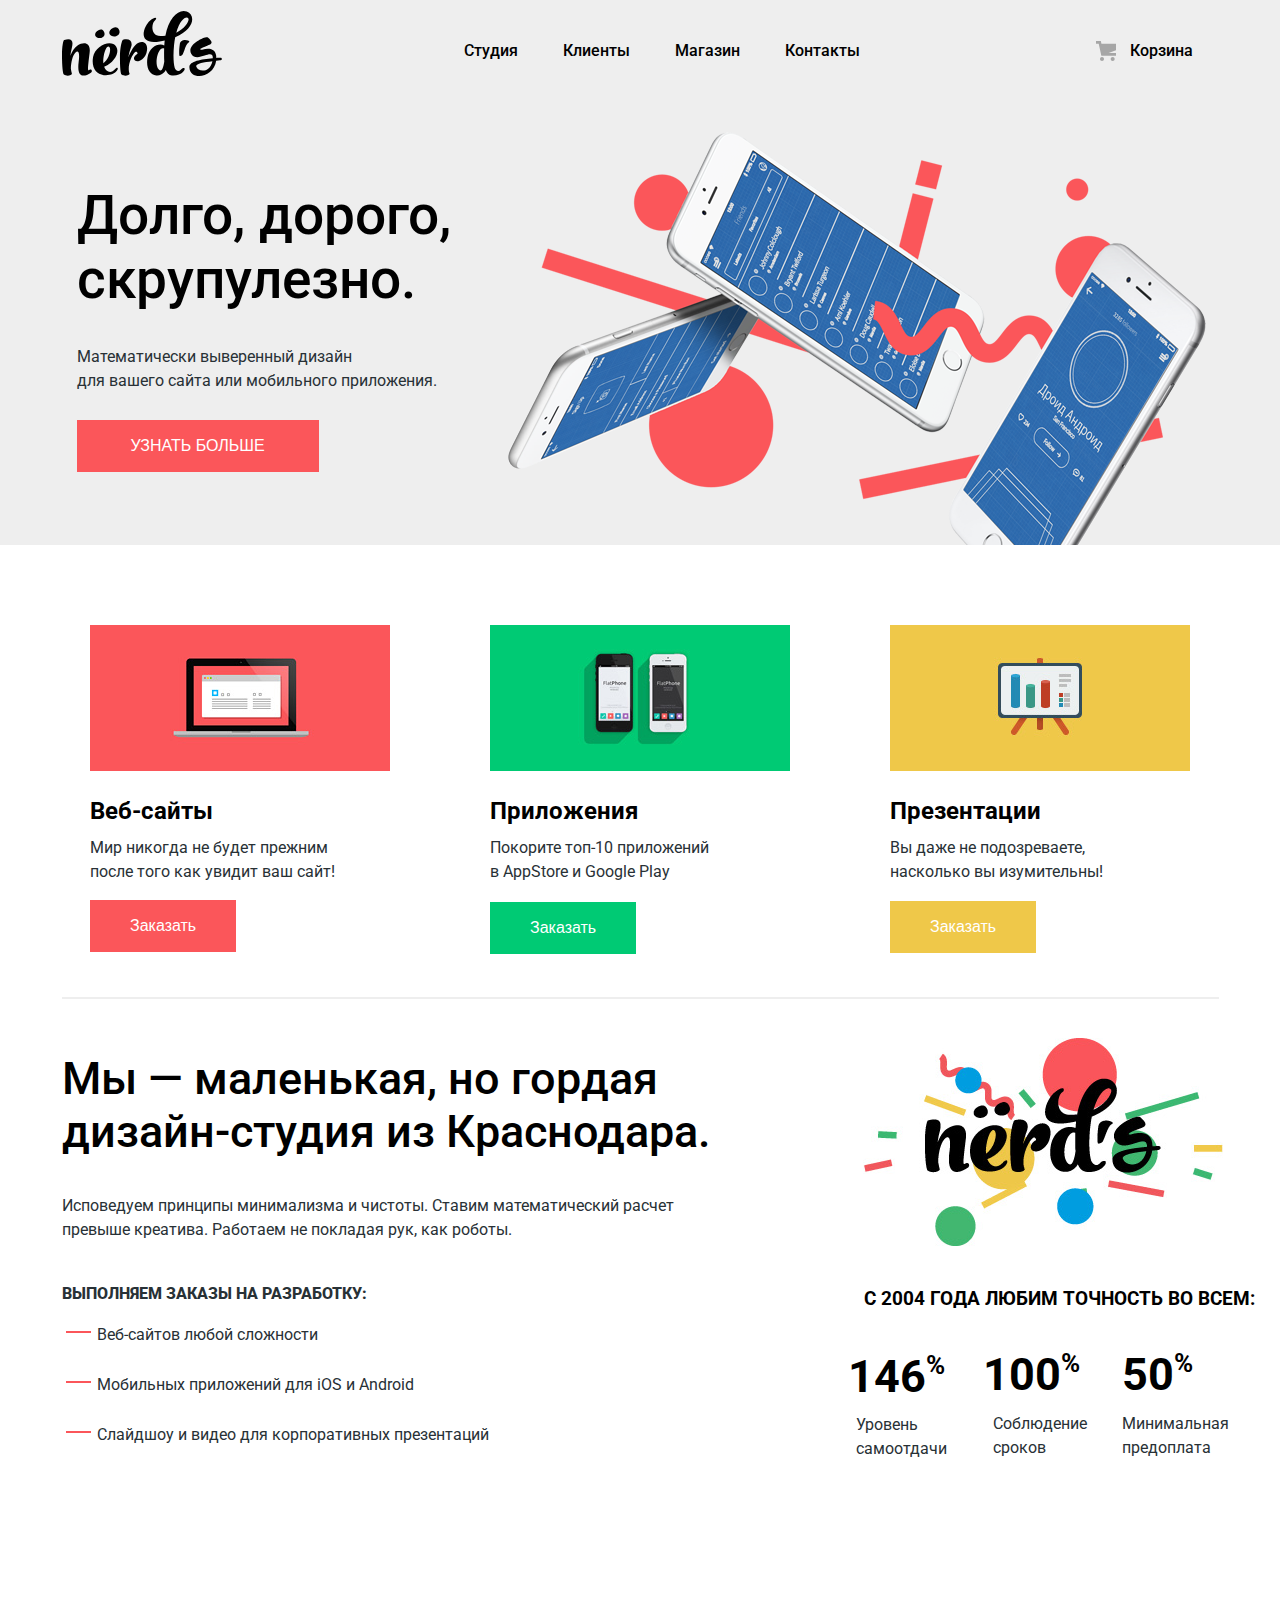
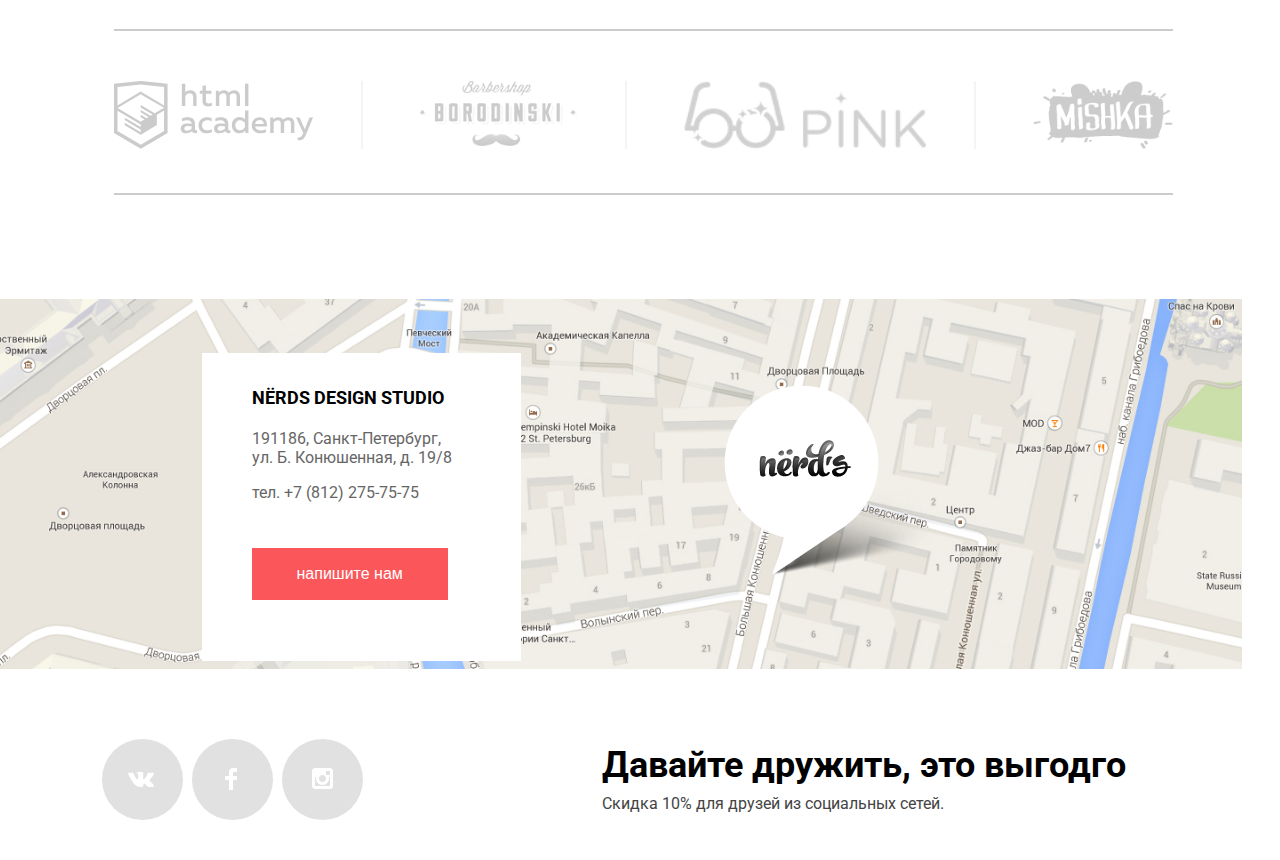
==== commit c95594a1: "add animations" ====
--- a/index.html
+++ b/index.html
@@ -9,6 +9,7 @@
     <link rel="preconnect" href="https://fonts.gstatic.com" crossorigin>
     <link href="https://fonts.googleapis.com/css2?family=Roboto:wght@400;500;700&display=swap" rel="stylesheet">
     <link rel="stylesheet" href="css/style.css">
+    <link rel="stylesheet" href="css/animation.css">
     <title>Nerds</title>
 </head>
 
@@ -17,7 +18,7 @@
         <div class="container">
             <nav class="nav">
                 <!--Logo-->
-                <a class="header-logo"><img class="Logo" src="img/Content/Logo.svg" alt="logo"></a>
+                <a class="header-logo" href="#"><img class="Logo" src="img/Content/Logo.svg" alt="logo"></a>
                 <!--nav link-->
                 <ul class="navigation-link">
                     <li><a href="#">Студия</a></li>
@@ -84,7 +85,7 @@
                         <span class="product-sub sub-title-text">Вы даже не подозреваете, <br> насколько вы изумительны!</span>
                     </div>
                     <!--product app button-->
-                    <div class="product3Button">
+                    <div class="lure-product3Button">
                         <button type="button">Заказать</button>
                     </div>
 
@@ -155,7 +156,7 @@
             <p class="footer-sub">Скидка 10% для друзей из социальных сетей.</p>
             <!--footerImgIcons-->
             <div class="footer-img">
-                <div class="footer-Vk"><a href="#"><img class="img-Vk" src="img/Decoration/Vk.svg" alt="vkIcon"></a></div>
+                <div class="footer-VK"><a href="#"><img class="img-Vk" src="img/Decoration/Vk.svg" alt="vkIcon"></a></div>
                 <div class="footer-Fb"><a href="#"><img class="img-FB" src="img/Decoration/FbIcons.svg" alt="fbIcon"></a></div>
                 <div class="footer-inst"><a href="#"><img class="img-inst" src="img/Decoration/InstaIcons.svg"alt="InstaIcon"></a></div>
             </div>
--- a/css/style.css
+++ b/css/style.css
@@ -25,18 +25,6 @@
     background-color: rgba(251, 86, 90, 1);
     border: solid 0px black;
 }
-button:hover{
-    background-color: rgba(231, 66, 70, 1);
-    cursor: pointer;
-}
-
-button:active {
-    background-color: rgba(215, 55, 59, 1);
-    box-shadow: none;
-    transition: background-color 0.2s; /* отключение transition для :active */
-    color: rgba(255, 255, 255, 0.3);
-}
-  
 /*header*/
 .header{
     height: 545px;
@@ -144,14 +132,16 @@
 }
 /*product 2*/
 .lure-product2Button>button{
+    background-color: rgba(0, 202, 116, 1);
     padding: 17px 40px;
     margin-top: 127px;
 }
 /*product 3*/
-.product3Button>button{
+.lure-product3Button>button{
     padding: 17px 40px;
-}
-.product3Button{
+    background-color:#EFC849;
+}
+.lure-product3Button{
     margin-top: 126px;
 }
 /*info*/
@@ -289,19 +279,35 @@
     margin-top: 630px;
     display: flex;
     margin-left: 52px;
-    border-top: solid 2px rgba(238, 238, 238, 1);
-    border-bottom: solid 2px rgba(238, 238, 238, 1);
+    border-top: solid 2px rgba(0, 0, 0, 0.2);
+    border-bottom: solid 2px rgba(0, 0, 0, 0.2);
     padding-bottom: 40px;
     padding-top: 50px;
 }
+.html-company{
+    border-right: solid 2px rgba(0, 0, 0, 0.2);
+    padding-right: 48px;
+    height: 68px;
+    opacity: 0.2;
+}
 .borodinski-company{
-    margin-left: 105px;
+    margin-left: 57px;
+    border-right: solid 2px rgba(0, 0, 0, 0.2);
+    padding-right: 48px;
+    height: 68px;
+    opacity: 0.2;
 }
 .pink-company{
-    margin-left: 105px;
+    margin-left: 57px;
+    border-right: solid 2px rgba(0, 0, 0, 0.2);
+    padding-right: 48px;
+    height: 68px;
+    opacity: 0.2;
 }
 .mishka-company{
-    margin-left: 105px;
+    margin-left: 57px;
+    height: 68px;
+    opacity: 0.2;
 }
 /*footer*/
 /*maps*/
@@ -361,7 +367,7 @@
     margin-top: 1395px;
 }
 /*footer img message*/
-.footer-Vk{
+.footer-VK{
     background: linear-gradient(0deg, #E1E1E1, #E1E1E1), #FFFFFF;
     width: 81px;
     height: 81px;
--- a/css/animation.css
+++ b/css/animation.css
@@ -0,0 +1,112 @@
+/*logo*/
+.header-logo:hover{
+    opacity: 0.7;
+}
+.header-logo:active{
+    opacity: 0.3;
+    transition: background-color 0.2s;
+}
+
+/*nav*/
+.navigation-link>li>a:hover{
+    color: rgba(251, 86, 90, 1);
+}
+.navigation-link>li>a:active{
+    opacity: 0.3;
+    transition: background-color 0.2s;
+}
+/*cart*/
+.cart>a:hover{
+    color: rgba(251, 86, 90, 1);
+}
+.cart>a:active{
+    opacity: 0.3;
+    transition: background-color 0.2s;
+}
+/*btn clider*/
+.btn_slider:hover{
+    background-color: rgba(231, 66, 70, 1);
+    cursor: pointer;
+}
+.btn_slider:active{
+    background: #D7373B;
+    color: rgba(255, 255, 255, 0.3);
+    box-shadow: inset 0px 3px 0px rgba(0, 1, 1, 0.1);
+    border-radius: 3px;
+    transition: background-color 0.2s;
+}
+/*btn1_lure*/
+.lure-product1-button:hover{
+    background-color: rgba(231, 66, 70, 1);
+    cursor: pointer;
+}
+.lure-product1-button:active{
+    background: rgba(215, 55, 59, 1);
+    color: rgba(255, 255, 255, 0.3);
+    box-shadow: inset 0px 3px 0px rgba(0, 1, 1, 0.1);
+    border-radius: 3px;
+    transition: background-color 0.2s;
+}
+/*btn2_lure*/
+.lure-product2Button>button:hover{
+    background-color: rgba(0, 188, 108, 1);
+    cursor: pointer;
+}
+.lure-product2Button>button:active{
+    background: rgba(0, 170, 98, 1);
+    color: rgba(255, 255, 255, 0.3);
+    box-shadow: inset 0px 3px 0px rgba(0, 1, 1, 0.1);
+    border-radius: 3px;
+    transition: background-color 0.2s;
+}
+/*btn3_lure*/
+.lure-product3Button>button:hover{
+    background-color: rgba(234, 181, 52, 1);
+    cursor: pointer;
+}
+.lure-product3Button>button:active{
+    background: rgba(229, 167, 34, 1);
+    color: rgba(255, 255, 255, 0.3);
+    box-shadow: inset 0px 3px 0px rgba(0, 1, 1, 0.1);
+    border-radius: 3px;
+    transition: background-color 0.2s;
+}
+/*company*/
+.html-company:hover{
+    opacity: 1;
+}
+.html-company:active{
+    opacity: 0.1;
+}
+.borodinski-company:hover{
+    opacity: 1;
+}
+.borodinski-company:active{
+    opacity: 0.1;
+}
+.pink-company:hover{
+    opacity: 1;
+}
+.pink-company:active{
+    opacity: 0.1;
+}
+.mishka-company:hover{
+    opacity: 1;
+}
+.mishka-company:active{
+    opacity: 0.1;
+}
+/*footer icon*/
+.footer-VK:hover{
+    background: rgba(231, 66, 70, 1);
+    transition: background-color 0.2s;
+}
+.footer-Fb:hover{
+    background: rgba(231, 66, 70, 1);
+    transition: background-color 0.2s;
+
+}.footer-inst:hover{
+    background: rgba(231, 66, 70, 1);
+    transition: background-color 0.2s;
+
+}